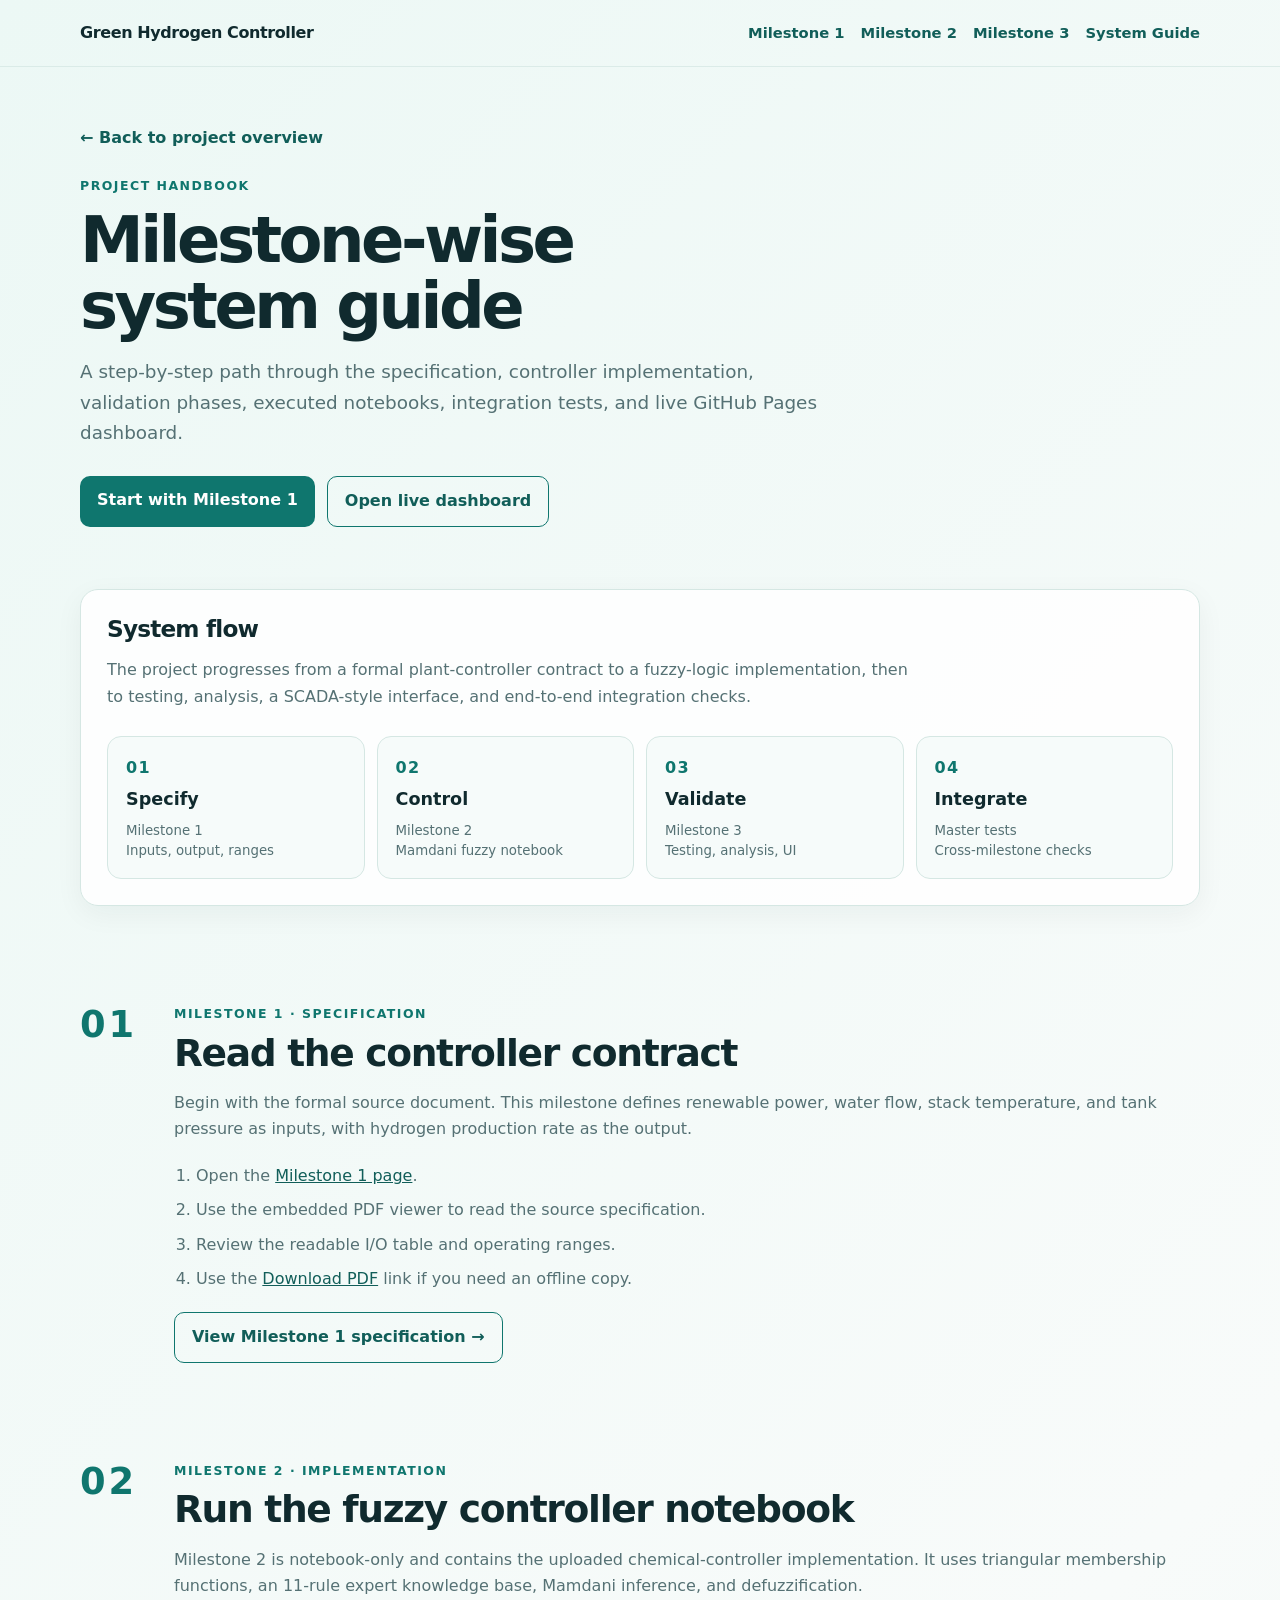
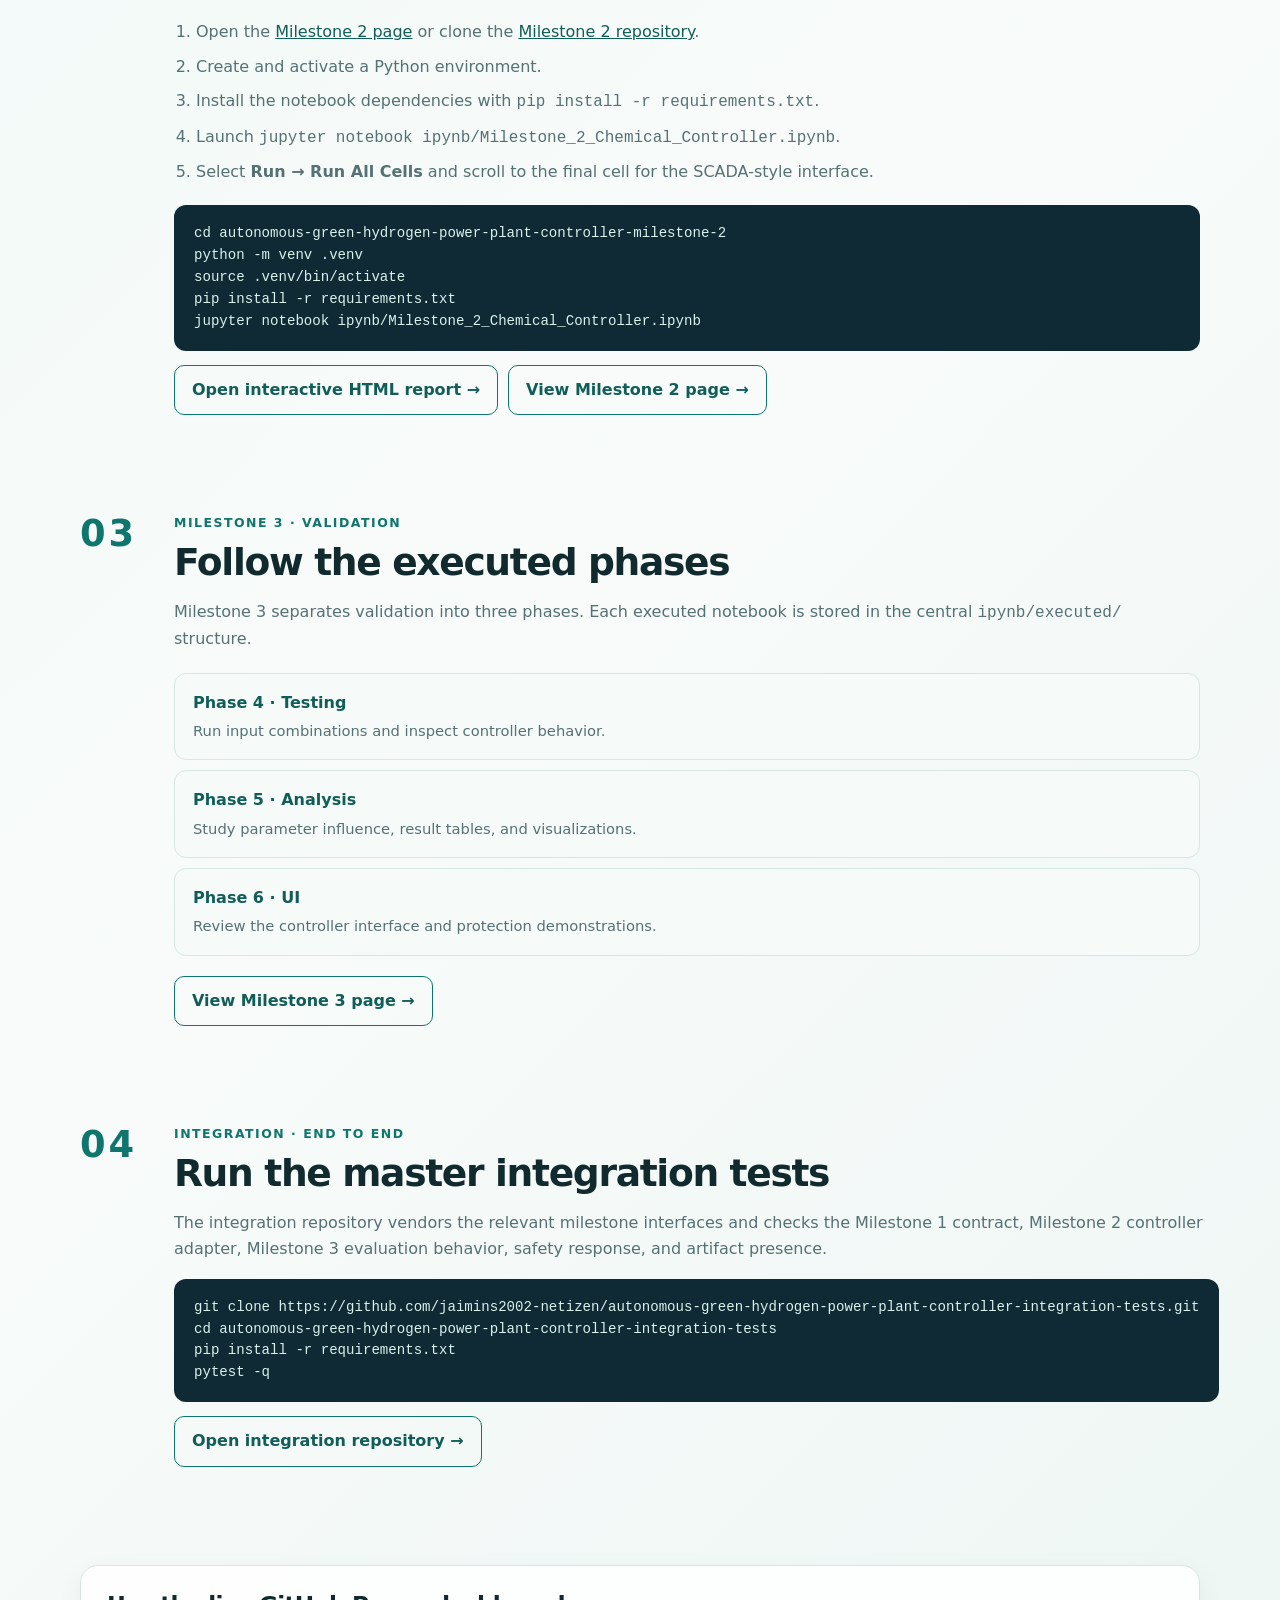
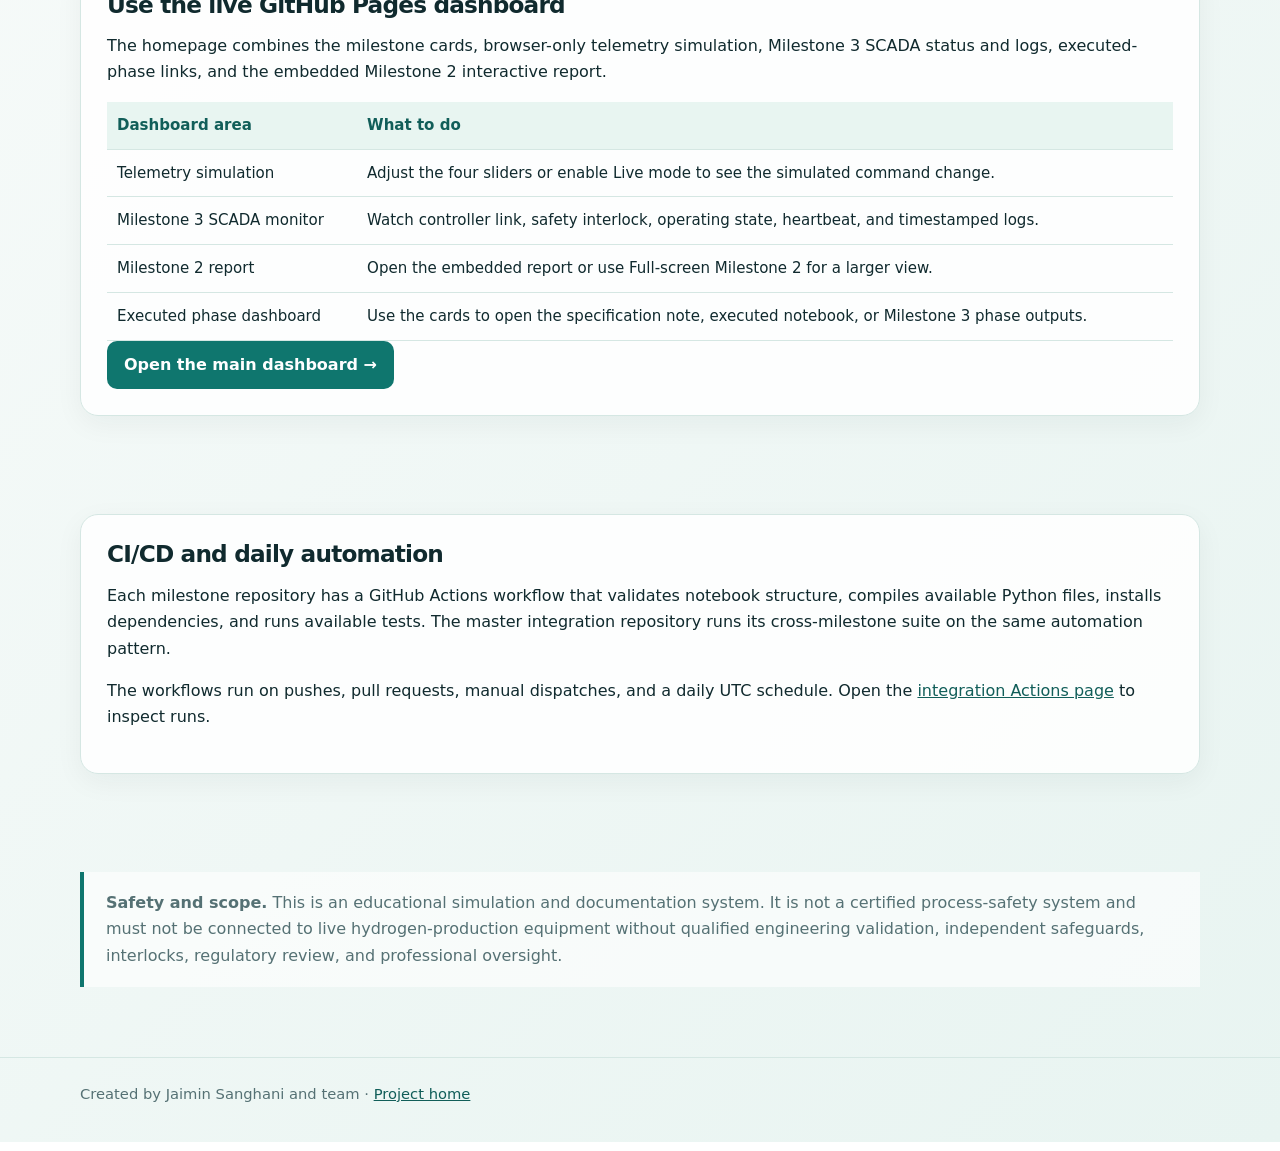
==== guide/index.html @ e67a0d07 "Add milestone-wise system guide" ====
<!doctype html>
<html lang="en">
<head>
  <meta charset="utf-8">
  <meta name="viewport" content="width=device-width, initial-scale=1">
  <title>System Guide · Green Hydrogen Controller</title>
  <meta name="description" content="Step-by-step milestone guide for the Autonomous Green Hydrogen Power Plant Controller project.">
  <link rel="stylesheet" href="../styles.css">
</head>
<body>
  <nav class="site-nav"><div class="wrap nav-inner"><a class="brand" href="../">Green Hydrogen Controller</a><div class="nav-links"><a href="../milestone1/">Milestone 1</a><a href="../milestone2/">Milestone 2</a><a href="../milestone3/">Milestone 3</a><a href="../guide/">System Guide</a></div></div></nav>
  <header class="wrap detail-hero"><a class="back" href="../">← Back to project overview</a><div class="eyebrow" style="margin-top:24px">Project handbook</div><h1>Milestone-wise<br>system guide</h1><p class="lead">A step-by-step path through the specification, controller implementation, validation phases, executed notebooks, integration tests, and live GitHub Pages dashboard.</p><div class="actions"><a class="button" href="../milestone1/">Start with Milestone 1</a><a class="button secondary" href="../">Open live dashboard</a></div></header>
  <main class="wrap">
    <section class="section"><div class="panel guide-overview"><h2>System flow</h2><p>The project progresses from a formal plant-controller contract to a fuzzy-logic implementation, then to testing, analysis, a SCADA-style interface, and end-to-end integration checks.</p><div class="flow-table"><div><span>01</span><strong>Specify</strong><small>Milestone 1<br>Inputs, output, ranges</small></div><div><span>02</span><strong>Control</strong><small>Milestone 2<br>Mamdani fuzzy notebook</small></div><div><span>03</span><strong>Validate</strong><small>Milestone 3<br>Testing, analysis, UI</small></div><div><span>04</span><strong>Integrate</strong><small>Master tests<br>Cross-milestone checks</small></div></div></div></section>

    <section class="section"><div class="guide-step"><div class="guide-index">01</div><div><div class="eyebrow">Milestone 1 · Specification</div><h2>Read the controller contract</h2><p>Begin with the formal source document. This milestone defines renewable power, water flow, stack temperature, and tank pressure as inputs, with hydrogen production rate as the output.</p><ol><li>Open the <a href="../milestone1/">Milestone 1 page</a>.</li><li>Use the embedded PDF viewer to read the source specification.</li><li>Review the readable I/O table and operating ranges.</li><li>Use the <a href="../milestone1/assets/Milestone_1_Source_Specification.pdf">Download PDF</a> link if you need an offline copy.</li></ol><a class="button secondary" href="../milestone1/">View Milestone 1 specification →</a></div></div></section>

    <section class="section"><div class="guide-step"><div class="guide-index">02</div><div><div class="eyebrow">Milestone 2 · Implementation</div><h2>Run the fuzzy controller notebook</h2><p>Milestone 2 is notebook-only and contains the uploaded chemical-controller implementation. It uses triangular membership functions, an 11-rule expert knowledge base, Mamdani inference, and defuzzification.</p><ol><li>Open the <a href="../milestone2/">Milestone 2 page</a> or clone the <a href="https://github.com/jaimins2002-netizen/autonomous-green-hydrogen-power-plant-controller-milestone-2">Milestone 2 repository</a>.</li><li>Create and activate a Python environment.</li><li>Install the notebook dependencies with <code>pip install -r requirements.txt</code>.</li><li>Launch <code>jupyter notebook ipynb/Milestone_2_Chemical_Controller.ipynb</code>.</li><li>Select <strong>Run → Run All Cells</strong> and scroll to the final cell for the SCADA-style interface.</li></ol><pre><code>cd autonomous-green-hydrogen-power-plant-controller-milestone-2
python -m venv .venv
source .venv/bin/activate
pip install -r requirements.txt
jupyter notebook ipynb/Milestone_2_Chemical_Controller.ipynb</code></pre><div class="guide-links"><a class="button secondary" href="../milestone2/assets/Milestone_2_Chemical_Controller_executed.html">Open interactive HTML report →</a><a class="button secondary" href="../milestone2/">View Milestone 2 page →</a></div></div></div></section>

    <section class="section"><div class="guide-step"><div class="guide-index">03</div><div><div class="eyebrow">Milestone 3 · Validation</div><h2>Follow the executed phases</h2><p>Milestone 3 separates validation into three phases. Each executed notebook is stored in the central <code>ipynb/executed/</code> structure.</p><div class="phase-list"><a href="https://github.com/jaimins2002-netizen/autonomous-green-hydrogen-power-plant-controller-milestone-3/tree/main/ipynb/executed/Phase_4_Testing"><strong>Phase 4 · Testing</strong><span>Run input combinations and inspect controller behavior.</span></a><a href="https://github.com/jaimins2002-netizen/autonomous-green-hydrogen-power-plant-controller-milestone-3/tree/main/ipynb/executed/Phase_5_Analysis"><strong>Phase 5 · Analysis</strong><span>Study parameter influence, result tables, and visualizations.</span></a><a href="https://github.com/jaimins2002-netizen/autonomous-green-hydrogen-power-plant-controller-milestone-3/tree/main/ipynb/executed/Phase_6_UI"><strong>Phase 6 · UI</strong><span>Review the controller interface and protection demonstrations.</span></a></div><a class="button secondary" href="../milestone3/">View Milestone 3 page →</a></div></div></section>

    <section class="section"><div class="guide-step"><div class="guide-index">04</div><div><div class="eyebrow">Integration · End to end</div><h2>Run the master integration tests</h2><p>The integration repository vendors the relevant milestone interfaces and checks the Milestone 1 contract, Milestone 2 controller adapter, Milestone 3 evaluation behavior, safety response, and artifact presence.</p><pre><code>git clone https://github.com/jaimins2002-netizen/autonomous-green-hydrogen-power-plant-controller-integration-tests.git
cd autonomous-green-hydrogen-power-plant-controller-integration-tests
pip install -r requirements.txt
pytest -q</code></pre><a class="button secondary" href="https://github.com/jaimins2002-netizen/autonomous-green-hydrogen-power-plant-controller-integration-tests">Open integration repository →</a></div></div></section>

    <section class="section"><div class="panel"><h2>Use the live GitHub Pages dashboard</h2><p>The homepage combines the milestone cards, browser-only telemetry simulation, Milestone 3 SCADA status and logs, executed-phase links, and the embedded Milestone 2 interactive report.</p><div class="table-wrap"><table><thead><tr><th>Dashboard area</th><th>What to do</th></tr></thead><tbody><tr><td>Telemetry simulation</td><td>Adjust the four sliders or enable Live mode to see the simulated command change.</td></tr><tr><td>Milestone 3 SCADA monitor</td><td>Watch controller link, safety interlock, operating state, heartbeat, and timestamped logs.</td></tr><tr><td>Milestone 2 report</td><td>Open the embedded report or use Full-screen Milestone 2 for a larger view.</td></tr><tr><td>Executed phase dashboard</td><td>Use the cards to open the specification note, executed notebook, or Milestone 3 phase outputs.</td></tr></tbody></table></div><a class="button" href="../">Open the main dashboard →</a></div></section>

    <section class="section"><div class="panel"><h2>CI/CD and daily automation</h2><p>Each milestone repository has a GitHub Actions workflow that validates notebook structure, compiles available Python files, installs dependencies, and runs available tests. The master integration repository runs its cross-milestone suite on the same automation pattern.</p><p>The workflows run on pushes, pull requests, manual dispatches, and a daily UTC schedule. Open the <a href="https://github.com/jaimins2002-netizen/autonomous-green-hydrogen-power-plant-controller-integration-tests/actions">integration Actions page</a> to inspect runs.</p></div></section>

    <section class="section"><div class="note"><strong>Safety and scope.</strong> This is an educational simulation and documentation system. It is not a certified process-safety system and must not be connected to live hydrogen-production equipment without qualified engineering validation, independent safeguards, interlocks, regulatory review, and professional oversight.</div></section>
  </main>
  <footer><div class="wrap">Created by Jaimin Sanghani and team · <a href="../">Project home</a></div></footer>
</body>
</html>
---- styles.css ----
:root { --ink:#102a2e; --muted:#557174; --accent:#0f766e; --accent-dark:#115e59; --mint:#e8f5f1; --paper:#f6fbfa; --card:#fff; --line:#d5e7e3; --warm:#fff8e8; }
* { box-sizing:border-box; }
html { scroll-behavior:smooth; }
body { margin:0; font-family:Inter,ui-sans-serif,system-ui,-apple-system,BlinkMacSystemFont,"Segoe UI",sans-serif; color:var(--ink); background:linear-gradient(135deg,#ecf8f5 0%,#f8fbfa 48%,#e8f4f1 100%); line-height:1.65; }
a { color:var(--accent-dark); }
.wrap { width:min(1120px,calc(100% - 40px)); margin:0 auto; }
.site-nav { padding:20px 0; border-bottom:1px solid rgba(213,231,227,.75); }
.nav-inner { display:flex; align-items:center; justify-content:space-between; gap:20px; }
.brand { font-weight:850; letter-spacing:-.025em; text-decoration:none; color:var(--ink); }
.nav-links { display:flex; gap:16px; flex-wrap:wrap; font-size:.92rem; }
.nav-links a { text-decoration:none; font-weight:700; }
.hero { padding:76px 0 62px; }
.eyebrow { color:var(--accent); font-weight:800; letter-spacing:.12em; text-transform:uppercase; font-size:.78rem; }
h1 { max-width:850px; margin:12px 0 18px; font-size:clamp(2.4rem,6vw,5.2rem); line-height:1.02; letter-spacing:-.055em; }
h2 { font-size:clamp(1.7rem,3vw,2.35rem); line-height:1.1; letter-spacing:-.035em; margin:0 0 16px; }
h3 { margin:7px 0 8px; line-height:1.2; }
.lead { max-width:760px; color:var(--muted); font-size:1.15rem; }
.actions { display:flex; gap:12px; flex-wrap:wrap; margin-top:28px; }
.button { display:inline-block; padding:11px 17px; border-radius:10px; text-decoration:none; font-weight:780; color:white; background:var(--accent); }
.button:hover { background:var(--accent-dark); }
.button.secondary { color:var(--accent-dark); background:transparent; border:1px solid var(--accent); }
.section { padding:28px 0 70px; }
.grid { display:grid; grid-template-columns:repeat(3,1fr); gap:18px; }
.card { background:rgba(255,255,255,.88); border:1px solid var(--line); border-radius:18px; padding:24px; box-shadow:0 8px 28px rgba(16,42,46,.06); }
.card-link { display:block; color:inherit; text-decoration:none; height:100%; }
.card-link:hover .card { transform:translateY(-3px); border-color:var(--accent); }
.card { transition:transform .2s ease,border-color .2s ease; }
.number { color:var(--accent); font-weight:800; font-size:.82rem; letter-spacing:.08em; }
.card p { color:var(--muted); }
.pill { display:inline-block; border:1px solid var(--line); border-radius:999px; padding:4px 9px; margin:3px 4px 0 0; color:var(--accent-dark); font-size:.8rem; font-weight:700; background:var(--mint); }
.detail-hero { padding:58px 0 34px; }
.detail-hero h1 { font-size:clamp(2.4rem,5vw,4.3rem); }
.detail-grid { display:grid; grid-template-columns:1.25fr .75fr; gap:22px; align-items:start; }
.panel { background:rgba(255,255,255,.88); border:1px solid var(--line); border-radius:18px; padding:26px; box-shadow:0 8px 28px rgba(16,42,46,.05); }
.panel h2 { font-size:1.45rem; }
.table-wrap { overflow-x:auto; }
table { width:100%; border-collapse:collapse; font-size:.94rem; }
th,td { text-align:left; padding:11px 10px; border-bottom:1px solid var(--line); vertical-align:top; }
th { color:var(--accent-dark); background:var(--mint); }
.note { border-left:4px solid var(--accent); padding:18px 22px; background:rgba(255,255,255,.62); color:var(--muted); }
.back { font-weight:750; text-decoration:none; }
footer { border-top:1px solid var(--line); padding:24px 0 36px; color:var(--muted); font-size:.92rem; }
@media (max-width:820px) { .grid,.detail-grid { grid-template-columns:1fr; } .hero { padding-top:50px; } .nav-inner { align-items:flex-start; flex-direction:column; } }

.telemetry-shell { background:rgba(255,255,255,.82); border:1px solid var(--line); border-radius:22px; padding:28px; box-shadow:0 10px 32px rgba(16,42,46,.07); }
.telemetry-intro { display:flex; align-items:flex-end; justify-content:space-between; gap:24px; margin-bottom:26px; }
.telemetry-intro h2 { margin-top:8px; }
.telemetry-intro p { color:var(--muted); max-width:680px; margin-bottom:0; }
.telemetry-actions { display:flex; align-items:center; gap:12px; flex-wrap:wrap; flex-shrink:0; }
.telemetry-actions .button { border:0; cursor:pointer; font:inherit; }
.toggle { display:flex; align-items:center; gap:8px; color:var(--accent-dark); font-size:.9rem; font-weight:750; white-space:nowrap; }
.toggle input { accent-color:var(--accent); width:17px; height:17px; }
.telemetry-layout { display:grid; grid-template-columns:1fr 1fr; gap:22px; }
.telemetry-controls { display:grid; grid-template-columns:1fr 1fr; gap:16px; }
.telemetry-control { padding:16px; border:1px solid var(--line); border-radius:14px; background:var(--paper); }
.telemetry-control span { display:flex; justify-content:space-between; gap:10px; font-size:.92rem; }
.telemetry-control output { color:var(--accent-dark); font-weight:800; white-space:nowrap; }
.telemetry-control input[type=range] { display:block; width:100%; margin:18px 0 6px; accent-color:var(--accent); }
.telemetry-control small, .telemetry-result small { color:var(--muted); font-size:.78rem; }
.telemetry-result { padding:22px; border-radius:16px; color:#e8f8f4; background:linear-gradient(145deg,#123d3b,#0f5c55); }
.result-top { display:flex; justify-content:space-between; align-items:flex-start; gap:18px; }
.result-label { display:block; color:#a7d6cd; font-size:.78rem; text-transform:uppercase; letter-spacing:.08em; font-weight:800; }
.telemetry-result strong { display:block; margin-top:7px; font-size:3.35rem; letter-spacing:-.06em; line-height:1; }
.telemetry-result strong em { margin-left:8px; font-size:1rem; color:#b8e2da; font-style:normal; letter-spacing:0; }
.telemetry-status { padding:7px 10px; border-radius:999px; font-weight:800; font-size:.77rem; white-space:nowrap; }
.telemetry-status.ok { background:#c9f3df; color:#125c43; }
.telemetry-status.warning { background:#ffedb8; color:#805b10; }
.telemetry-status.alert { background:#ffd5d5; color:#8e2727; }
.output-track { height:12px; margin:24px 0 23px; border-radius:999px; overflow:hidden; background:rgba(255,255,255,.2); }
.output-track div { height:100%; width:0; border-radius:inherit; background:linear-gradient(90deg,#8ce3a9,#f5dd78); transition:width .3s ease; }
.telemetry-bars { display:grid; gap:10px; }
.telemetry-bars > div { display:grid; grid-template-columns:92px 1fr; align-items:center; gap:10px; color:#b8e2da; font-size:.8rem; }
.telemetry-bars i { display:block; height:7px; border-radius:999px; overflow:hidden; background:rgba(255,255,255,.16); }
.telemetry-bars b { display:block; width:0; height:100%; border-radius:inherit; background:#b9ebd8; transition:width .3s ease; }
.telemetry-rules { margin:21px 0 9px; color:#d7f0eb; font-size:.88rem; min-height:44px; }
@media (max-width:820px) { .telemetry-intro, .telemetry-layout { display:grid; grid-template-columns:1fr; } .telemetry-actions { justify-content:flex-start; } }
@media (max-width:540px) { .telemetry-controls { grid-template-columns:1fr; } .telemetry-shell { padding:20px; } .telemetry-result strong { font-size:2.7rem; } }

.document-heading { display:flex; align-items:flex-end; justify-content:space-between; gap:22px; margin-bottom:20px; }
.document-heading h2 { margin-top:8px; }
.document-heading p { color:var(--muted); max-width:680px; margin-bottom:0; }
.pdf-frame { width:100%; height:720px; overflow:hidden; border:1px solid var(--line); border-radius:14px; background:#eef5f3; }
.pdf-frame iframe { width:100%; height:100%; border:0; }
.document-caption { margin:13px 0 0; font-size:.9rem; }
@media (max-width:820px) { .document-heading { align-items:flex-start; flex-direction:column; } .pdf-frame { height:560px; } }

.document-actions { display:flex; align-items:center; gap:10px; flex-wrap:wrap; }
.document-actions .button { border:0; cursor:pointer; font:inherit; }
#pdf-viewer:fullscreen { width:100vw; height:100vh; border-radius:0; background:#102a2e; padding:18px; }
#pdf-viewer:fullscreen iframe { background:#fff; }

/* Executed milestone dashboard */
.section-heading{display:flex;justify-content:space-between;align-items:end;gap:24px;margin-bottom:22px}
.section-heading h2{margin:6px 0 8px}
.executed-grid{display:grid;grid-template-columns:repeat(3,minmax(0,1fr));gap:16px}
.executed-card{background:var(--card);border:1px solid var(--line);border-radius:18px;padding:24px;box-shadow:0 12px 28px rgba(20,73,72,.06)}
.executed-card.featured{border-color:rgba(15,126,119,.55);box-shadow:0 16px 34px rgba(15,126,119,.12)}
.executed-card h3{margin:9px 0 10px}
.executed-card p{min-height:56px;color:var(--muted)}
.executed-card a{display:block;margin-top:11px;font-weight:700}
.report-panel{margin-top:22px;background:#102a35;border-radius:20px;padding:24px;color:#eef8f6;box-shadow:0 18px 40px rgba(16,42,53,.18)}
.report-heading{display:flex;justify-content:space-between;align-items:center;gap:20px;margin-bottom:18px}
.report-heading h3{margin:5px 0 8px;color:#fff}
.report-heading p{margin:0;color:#b9d1d0}
.report-frame{display:block;width:100%;height:760px;border:0;border-radius:12px;background:#fff}
@media (max-width:850px){.executed-grid{grid-template-columns:1fr 1fr}.section-heading,.report-heading{align-items:flex-start;flex-direction:column}.report-frame{height:620px}}
@media (max-width:560px){.executed-grid{grid-template-columns:1fr}.report-panel{padding:16px}.report-frame{height:540px}}

.report-actions{display:flex;align-items:center;justify-content:flex-end;gap:10px;flex-wrap:wrap}
.report-actions button{font:inherit;cursor:pointer;border:0}
#milestone2-report-frame:fullscreen{width:100vw;height:100vh;border-radius:0;background:#fff}
@media (max-width:560px){.report-actions{justify-content:flex-start;width:100%}}

/* Milestone 3 SCADA monitor */
.scada-shell{background:#102a35;border-radius:22px;padding:28px;color:#eef8f6;box-shadow:0 18px 40px rgba(16,42,53,.18)}
.scada-heading{display:flex;align-items:center;justify-content:space-between;gap:24px;margin-bottom:24px}
.scada-heading h2{margin:7px 0 8px;color:#fff}
.scada-heading p{margin:0;color:#b9d1d0;max-width:690px}
.scada-status-grid{display:grid;grid-template-columns:repeat(3,1fr);gap:14px}
.scada-status-card{padding:18px;border:1px solid rgba(185,225,218,.16);border-radius:14px;background:rgba(4,20,28,.34)}
.scada-label{display:block;color:#9cc5c0;font-size:.72rem;text-transform:uppercase;letter-spacing:.11em;font-weight:800}
.scada-status-card strong{display:block;margin:8px 0 4px;color:#fff;font-size:1.15rem;letter-spacing:.04em}
.scada-status-card small{color:#a5c4c2;font-size:.78rem}
.scada-online{display:flex!important;align-items:center;gap:9px}
.scada-online i{display:inline-block;width:10px;height:10px;border-radius:50%;background:#78e7a4;box-shadow:0 0 0 5px rgba(120,231,164,.12);animation:scada-pulse 2s infinite}
.scada-safe{color:#8de3ac!important}
.scada-warning{color:#f4d27d!important}
.scada-alert{color:#ff9d9d!important}
@keyframes scada-pulse{0%,100%{opacity:1}50%{opacity:.45}}
.scada-log-panel{margin-top:16px;border:1px solid rgba(185,225,218,.16);border-radius:14px;background:rgba(4,20,28,.34);overflow:hidden}
.scada-log-heading{display:flex;align-items:center;justify-content:space-between;gap:16px;padding:18px 18px 12px}
.scada-log-heading h3{margin:5px 0 0;color:#fff}
.scada-log-list{list-style:none;margin:0;padding:0 18px 12px;max-height:260px;overflow:auto}
.scada-log{display:grid;grid-template-columns:76px 54px 1fr;gap:10px;align-items:baseline;padding:10px 0;border-top:1px solid rgba(185,225,218,.1);font-size:.82rem}
.scada-log time{color:#84aaa8;font-variant-numeric:tabular-nums}
.scada-log b{font-size:.67rem;letter-spacing:.08em}
.scada-log.info b{color:#8de3ac}.scada-log.warn b{color:#f4d27d}.scada-log.alert b{color:#ff9d9d}
.scada-log span{color:#d8ebe8}
.scada-log.empty{display:block;color:#84aaa8;font-style:italic}
.scada-links{display:flex;flex-wrap:wrap;gap:18px;margin-top:18px}
.scada-links a{color:#a8e5d6;font-weight:750}
@media (max-width:820px){.scada-heading{align-items:flex-start;flex-direction:column}.scada-status-grid{grid-template-columns:1fr}}
@media (max-width:560px){.scada-shell{padding:20px}.scada-log{grid-template-columns:62px 48px 1fr;font-size:.75rem}.scada-links{display:grid;gap:10px}}

/* Milestone-wise system guide */
.guide-overview p{max-width:820px;color:var(--muted)}
.flow-table{display:grid;grid-template-columns:repeat(4,1fr);gap:12px;margin-top:26px}
.flow-table>div{padding:18px;border:1px solid var(--line);border-radius:14px;background:var(--paper)}
.flow-table span,.guide-index{color:var(--accent);font-weight:850;letter-spacing:.08em}
.flow-table strong{display:block;margin:4px 0 7px;font-size:1.1rem}
.flow-table small{display:block;color:var(--muted);line-height:1.45}
.guide-step{display:grid;grid-template-columns:70px 1fr;gap:24px;align-items:start}
.guide-index{font-size:2.3rem;line-height:1;padding-top:3px}
.guide-step h2{margin:8px 0 12px}
.guide-step p,.guide-step li{color:var(--muted)}
.guide-step ol{padding-left:22px}
.guide-step li{padding:4px 0}
pre{overflow:auto;padding:18px 20px;border-radius:12px;background:#102a35;color:#d9f1eb;line-height:1.55;font-size:.88rem}
code{font-family:"SFMono-Regular",Consolas,"Liberation Mono",monospace}
.phase-list{display:grid;gap:10px;margin:20px 0}
.phase-list a{display:block;padding:16px 18px;border:1px solid var(--line);border-radius:12px;background:var(--paper);text-decoration:none}
.phase-list strong,.phase-list span{display:block}
.phase-list span{margin-top:3px;color:var(--muted);font-size:.92rem}
.guide-links{display:flex;flex-wrap:wrap;gap:10px}
@media(max-width:820px){.flow-table{grid-template-columns:1fr 1fr}.guide-step{grid-template-columns:48px 1fr;gap:16px}}
@media(max-width:540px){.flow-table{grid-template-columns:1fr}.guide-step{grid-template-columns:1fr}.guide-index{font-size:1.8rem}}
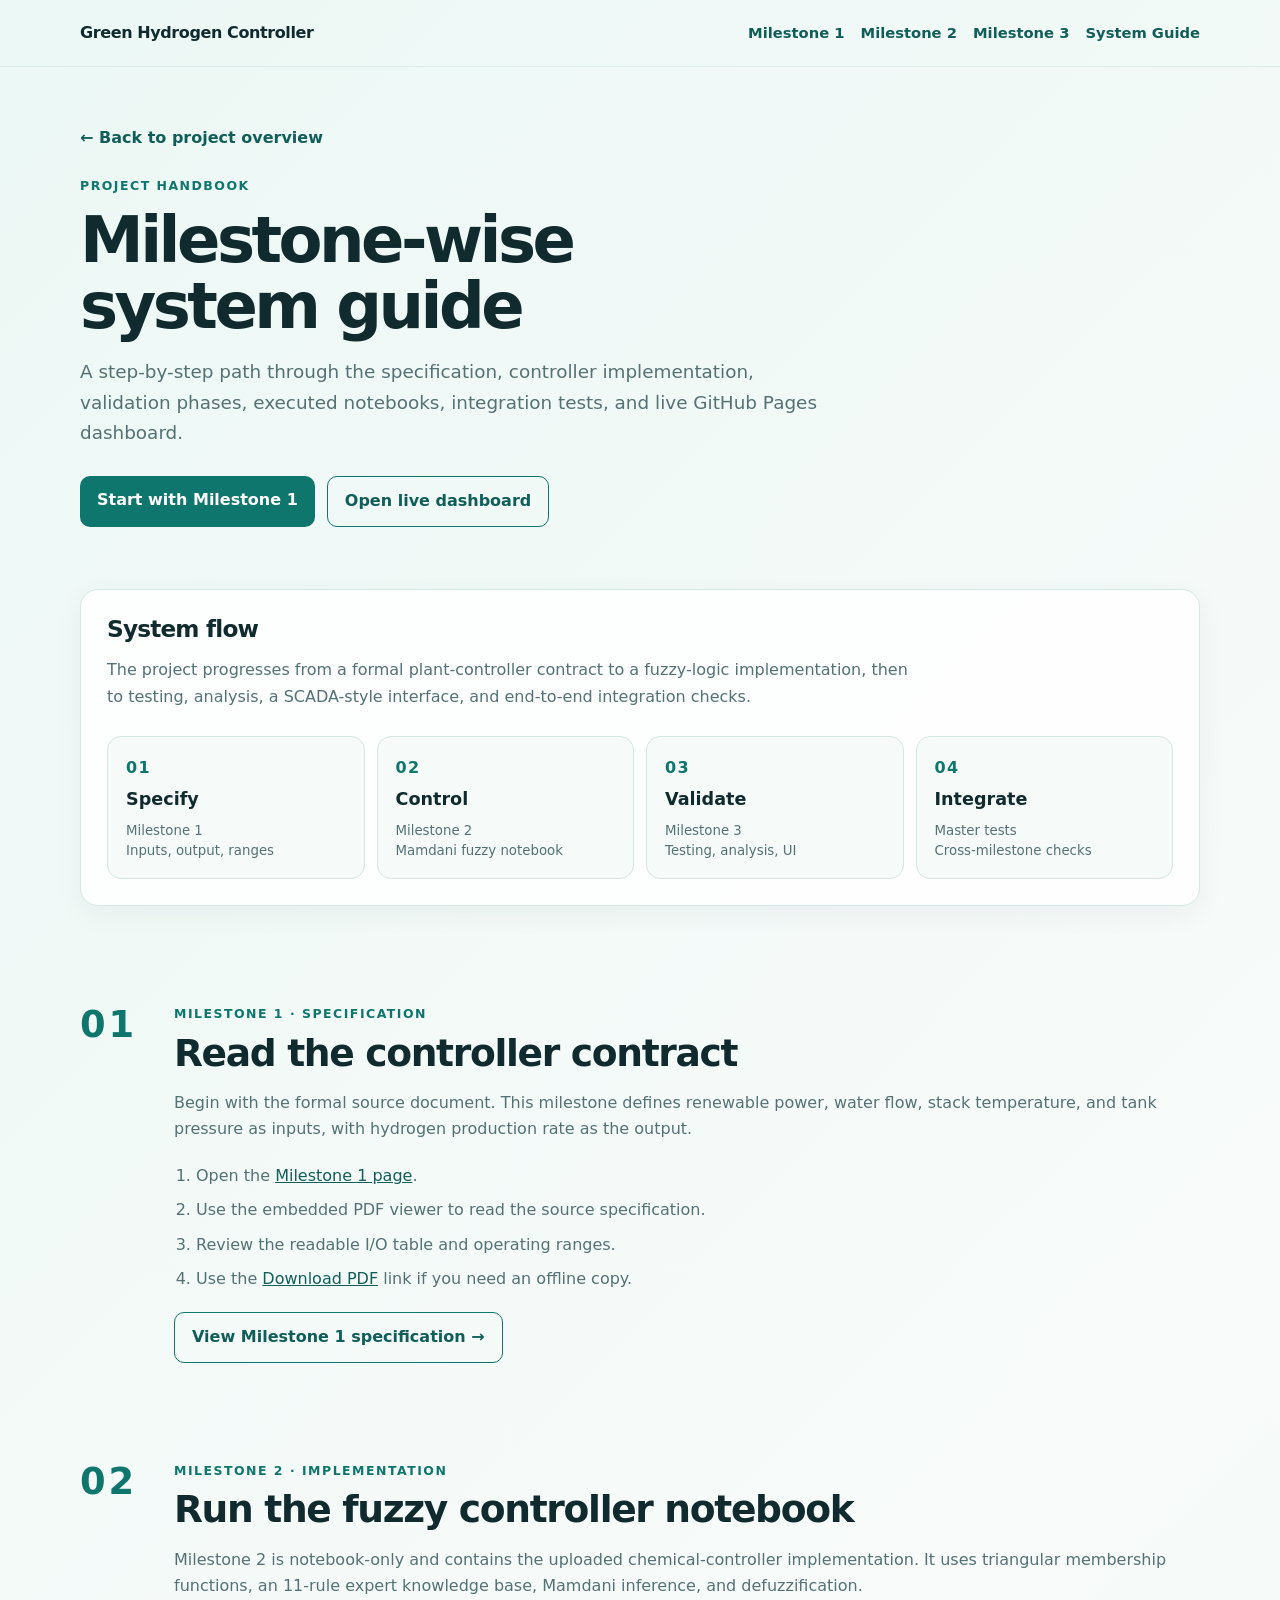
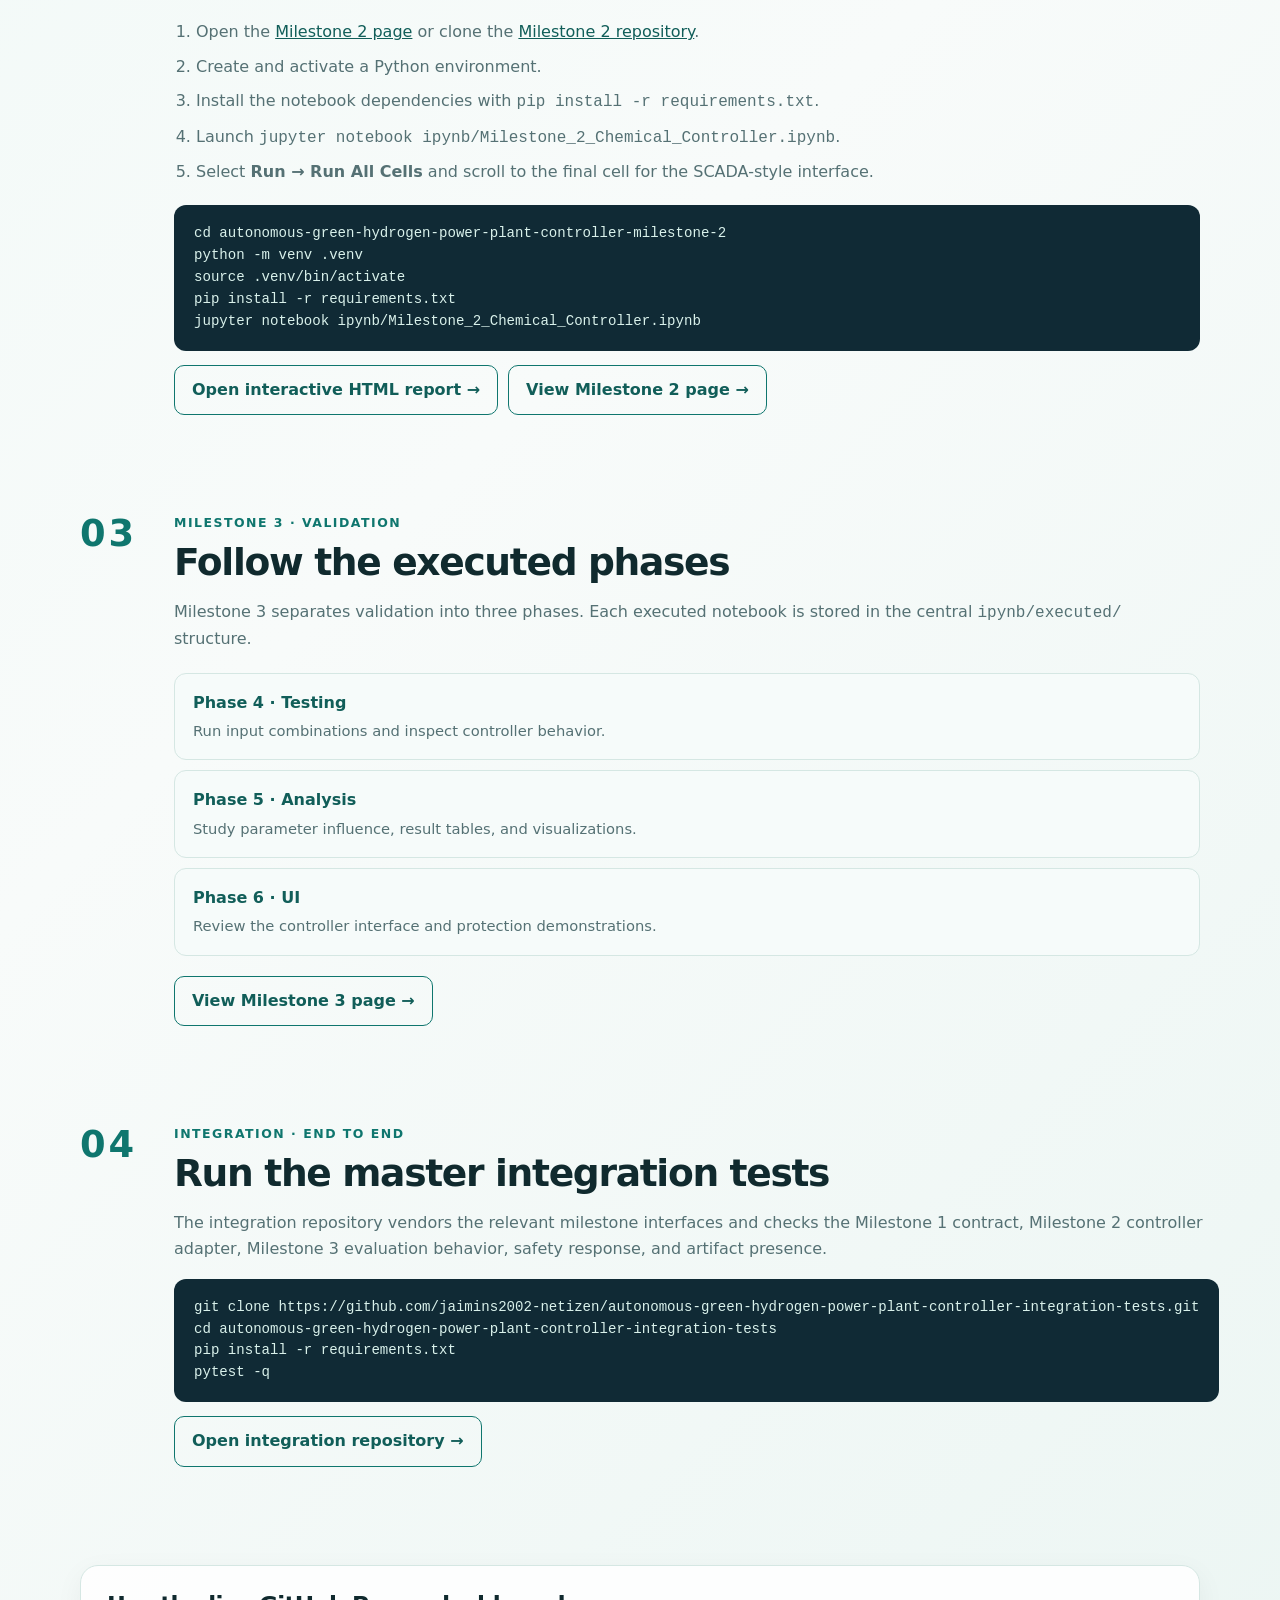
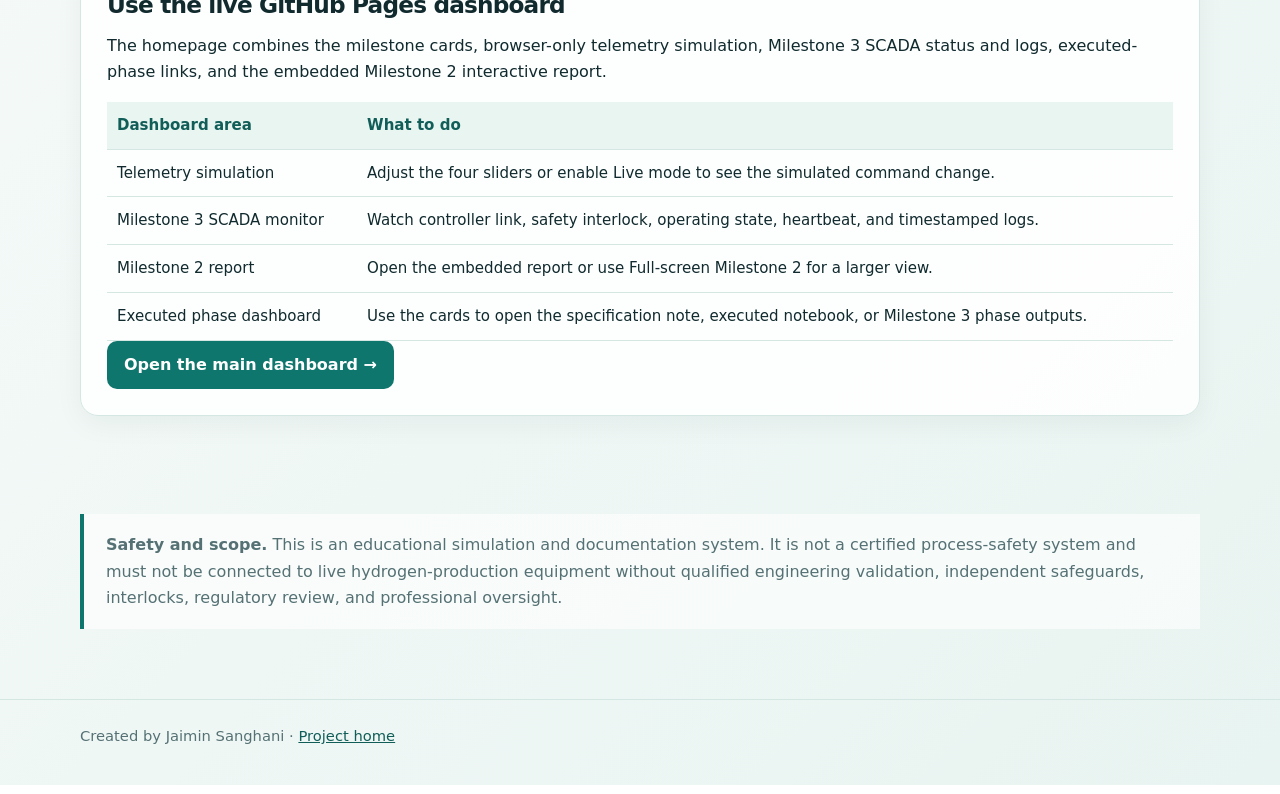
==== commit c29a40ab: "Remove requested page content blocks" ====
--- a/guide/index.html
+++ b/guide/index.html
@@ -30,10 +30,9 @@
 
     <section class="section"><div class="panel"><h2>Use the live GitHub Pages dashboard</h2><p>The homepage combines the milestone cards, browser-only telemetry simulation, Milestone 3 SCADA status and logs, executed-phase links, and the embedded Milestone 2 interactive report.</p><div class="table-wrap"><table><thead><tr><th>Dashboard area</th><th>What to do</th></tr></thead><tbody><tr><td>Telemetry simulation</td><td>Adjust the four sliders or enable Live mode to see the simulated command change.</td></tr><tr><td>Milestone 3 SCADA monitor</td><td>Watch controller link, safety interlock, operating state, heartbeat, and timestamped logs.</td></tr><tr><td>Milestone 2 report</td><td>Open the embedded report or use Full-screen Milestone 2 for a larger view.</td></tr><tr><td>Executed phase dashboard</td><td>Use the cards to open the specification note, executed notebook, or Milestone 3 phase outputs.</td></tr></tbody></table></div><a class="button" href="../">Open the main dashboard →</a></div></section>
 
-    <section class="section"><div class="panel"><h2>CI/CD and daily automation</h2><p>Each milestone repository has a GitHub Actions workflow that validates notebook structure, compiles available Python files, installs dependencies, and runs available tests. The master integration repository runs its cross-milestone suite on the same automation pattern.</p><p>The workflows run on pushes, pull requests, manual dispatches, and a daily UTC schedule. Open the <a href="https://github.com/jaimins2002-netizen/autonomous-green-hydrogen-power-plant-controller-integration-tests/actions">integration Actions page</a> to inspect runs.</p></div></section>
 
     <section class="section"><div class="note"><strong>Safety and scope.</strong> This is an educational simulation and documentation system. It is not a certified process-safety system and must not be connected to live hydrogen-production equipment without qualified engineering validation, independent safeguards, interlocks, regulatory review, and professional oversight.</div></section>
   </main>
-  <footer><div class="wrap">Created by Jaimin Sanghani and team · <a href="../">Project home</a></div></footer>
+  <footer><div class="wrap">Created by Jaimin Sanghani · <a href="../">Project home</a></div></footer>
 </body>
 </html>
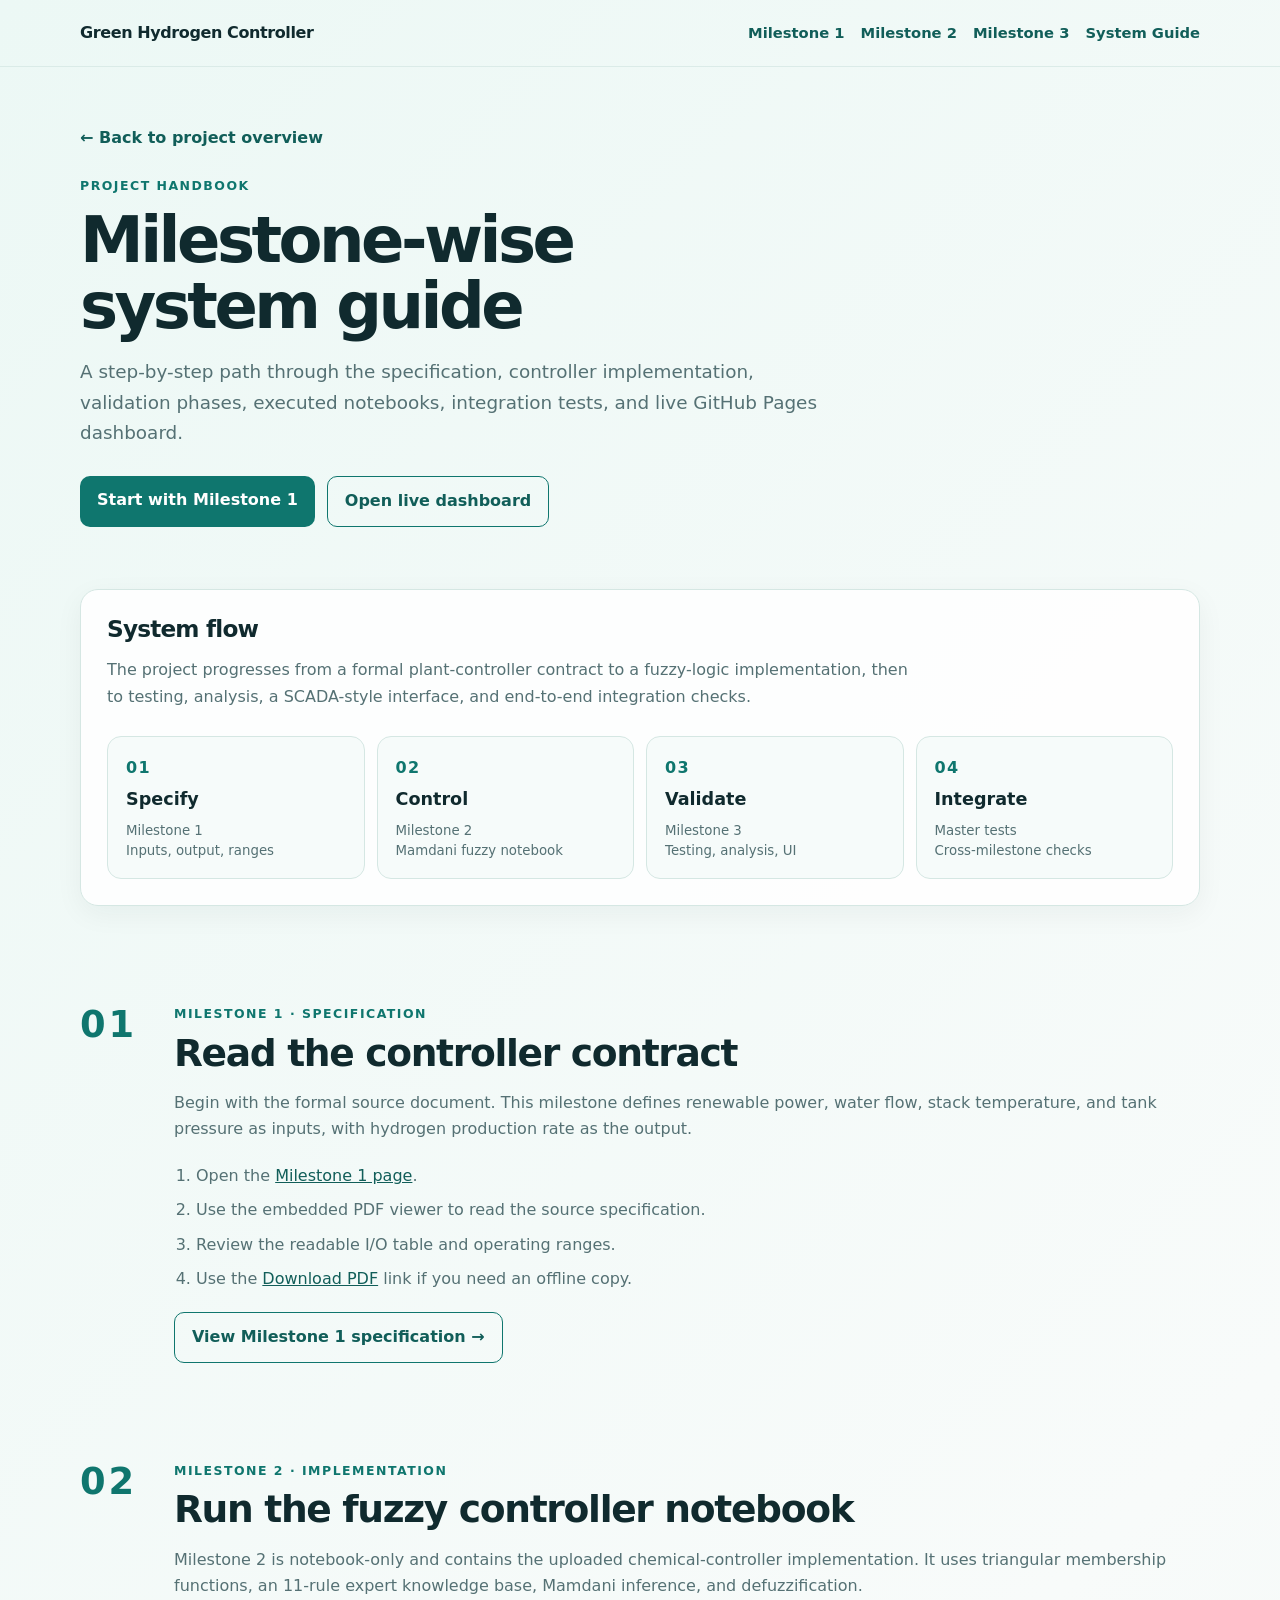
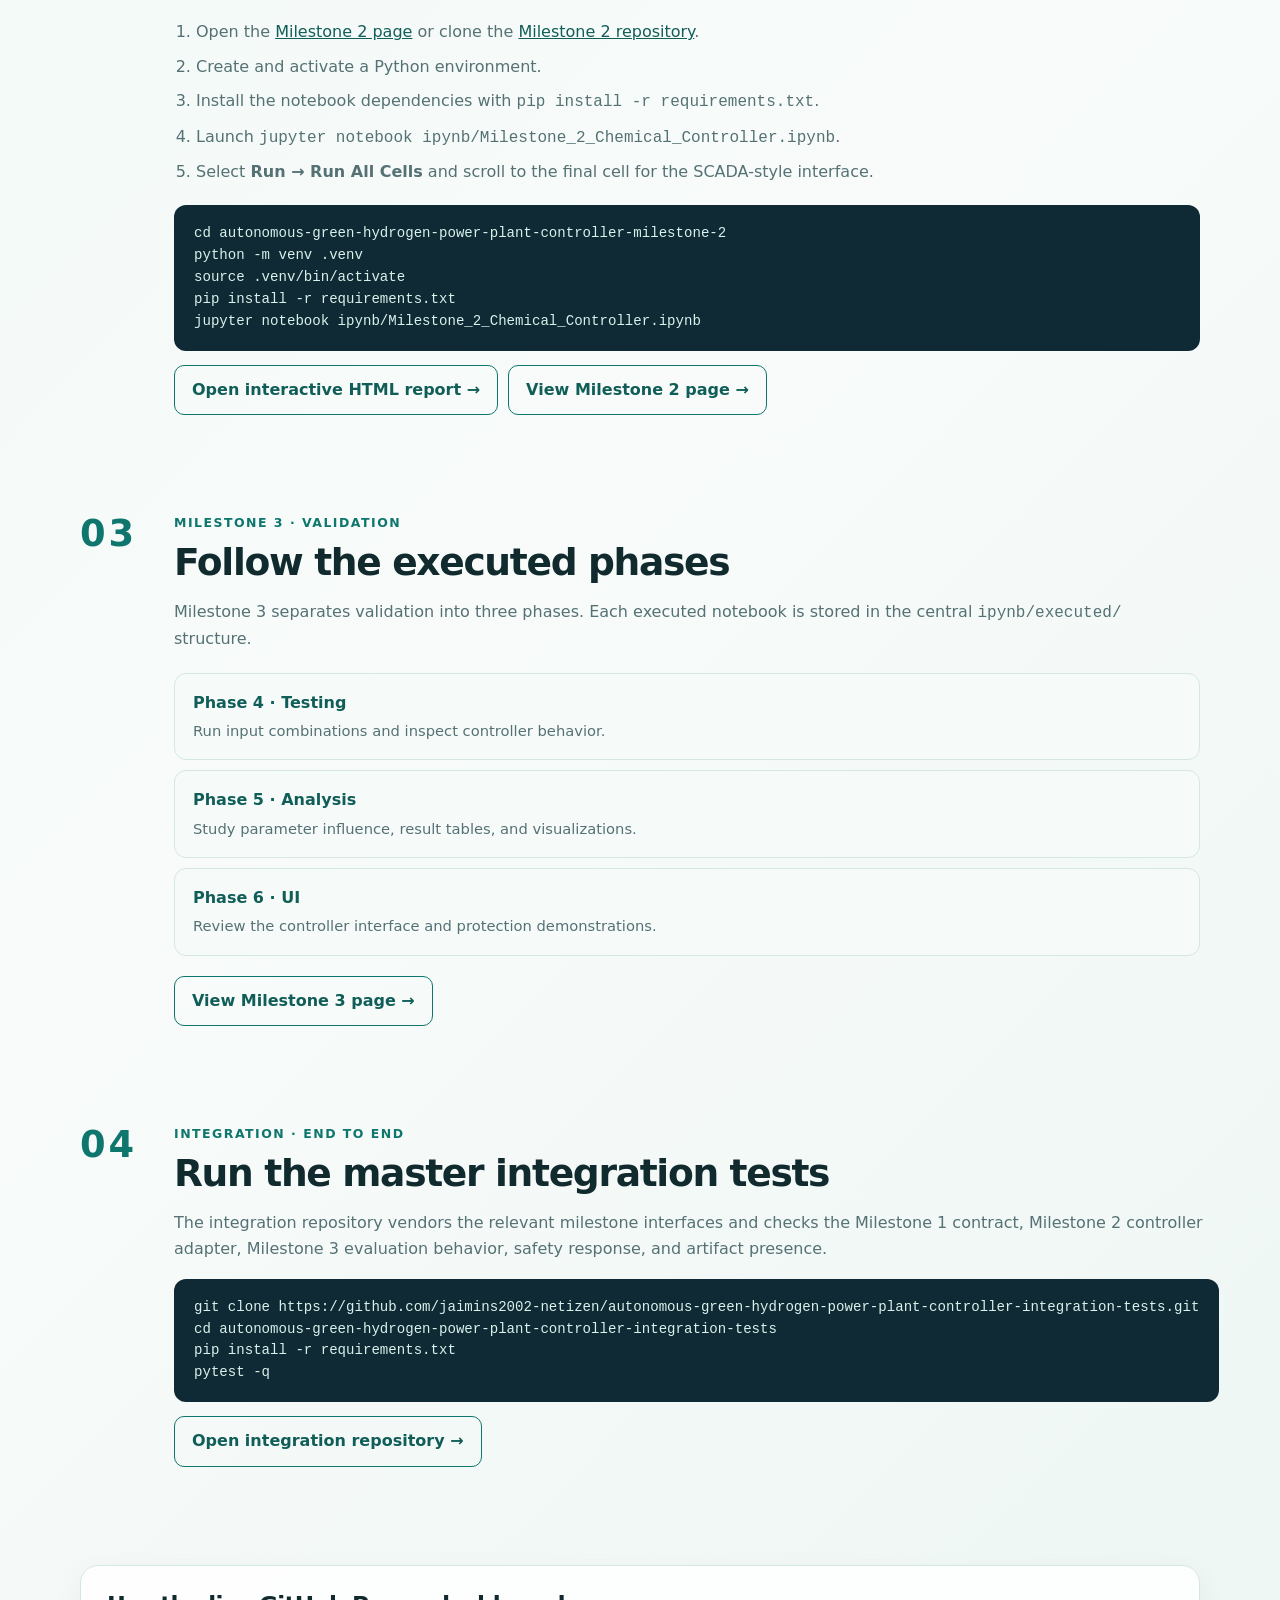
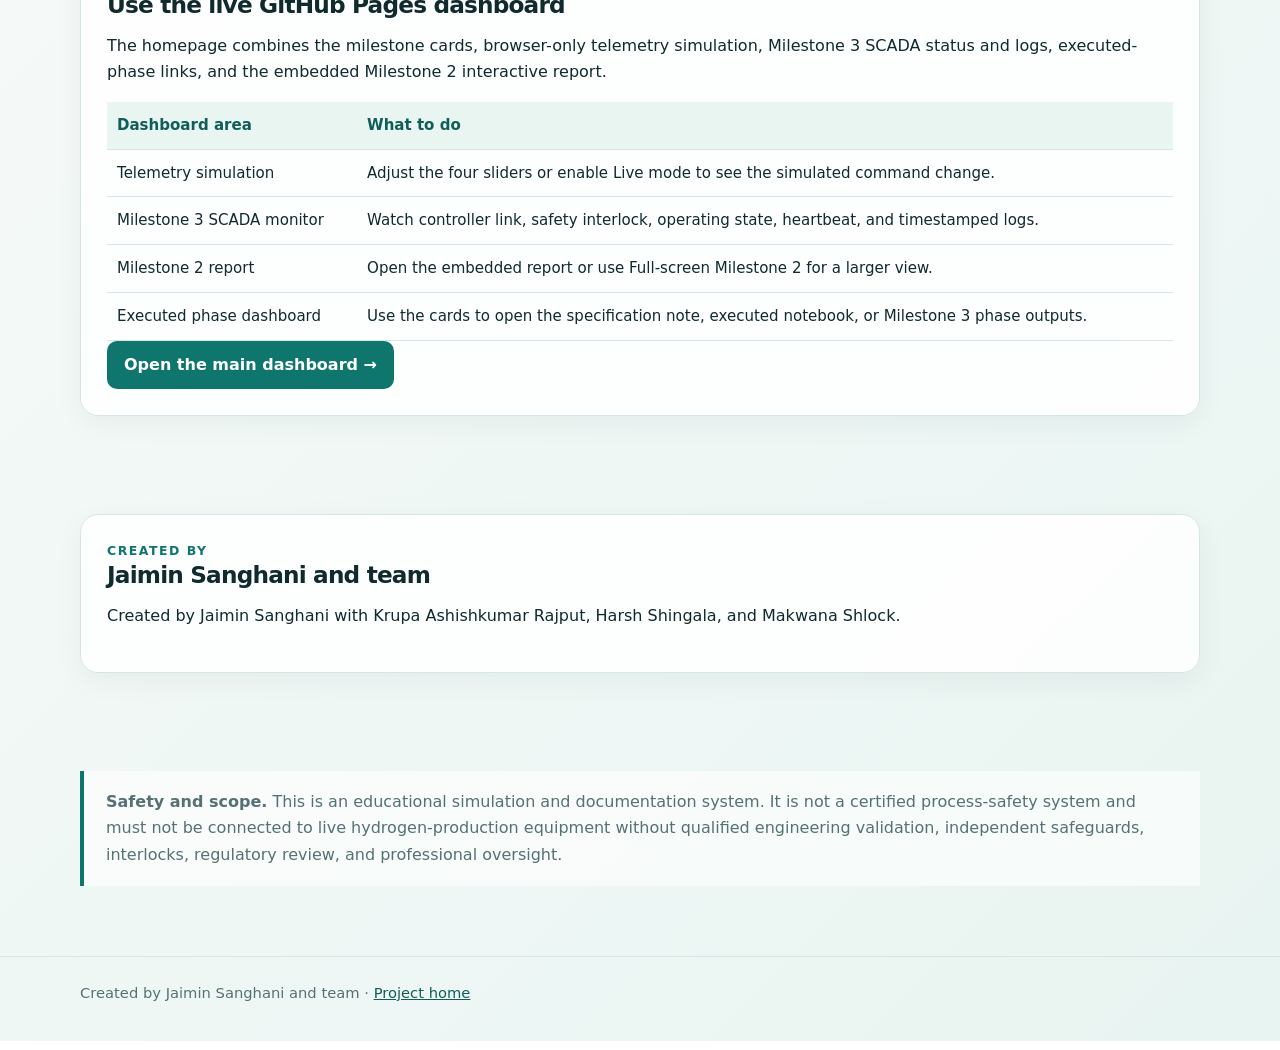
==== commit 73ebee68: "Update non-homepage team credits" ====
--- a/guide/index.html
+++ b/guide/index.html
@@ -31,8 +31,10 @@
     <section class="section"><div class="panel"><h2>Use the live GitHub Pages dashboard</h2><p>The homepage combines the milestone cards, browser-only telemetry simulation, Milestone 3 SCADA status and logs, executed-phase links, and the embedded Milestone 2 interactive report.</p><div class="table-wrap"><table><thead><tr><th>Dashboard area</th><th>What to do</th></tr></thead><tbody><tr><td>Telemetry simulation</td><td>Adjust the four sliders or enable Live mode to see the simulated command change.</td></tr><tr><td>Milestone 3 SCADA monitor</td><td>Watch controller link, safety interlock, operating state, heartbeat, and timestamped logs.</td></tr><tr><td>Milestone 2 report</td><td>Open the embedded report or use Full-screen Milestone 2 for a larger view.</td></tr><tr><td>Executed phase dashboard</td><td>Use the cards to open the specification note, executed notebook, or Milestone 3 phase outputs.</td></tr></tbody></table></div><a class="button" href="../">Open the main dashboard →</a></div></section>
 
 
+    <section class="section"><div class="panel"><div class="eyebrow">Created by</div><h2>Jaimin Sanghani and team</h2><p>Created by Jaimin Sanghani with Krupa Ashishkumar Rajput, Harsh Shingala, and Makwana Shlock.</p></div></section>
+
     <section class="section"><div class="note"><strong>Safety and scope.</strong> This is an educational simulation and documentation system. It is not a certified process-safety system and must not be connected to live hydrogen-production equipment without qualified engineering validation, independent safeguards, interlocks, regulatory review, and professional oversight.</div></section>
   </main>
-  <footer><div class="wrap">Created by Jaimin Sanghani · <a href="../">Project home</a></div></footer>
+  <footer><div class="wrap">Created by Jaimin Sanghani and team · <a href="../">Project home</a></div></footer>
 </body>
 </html>
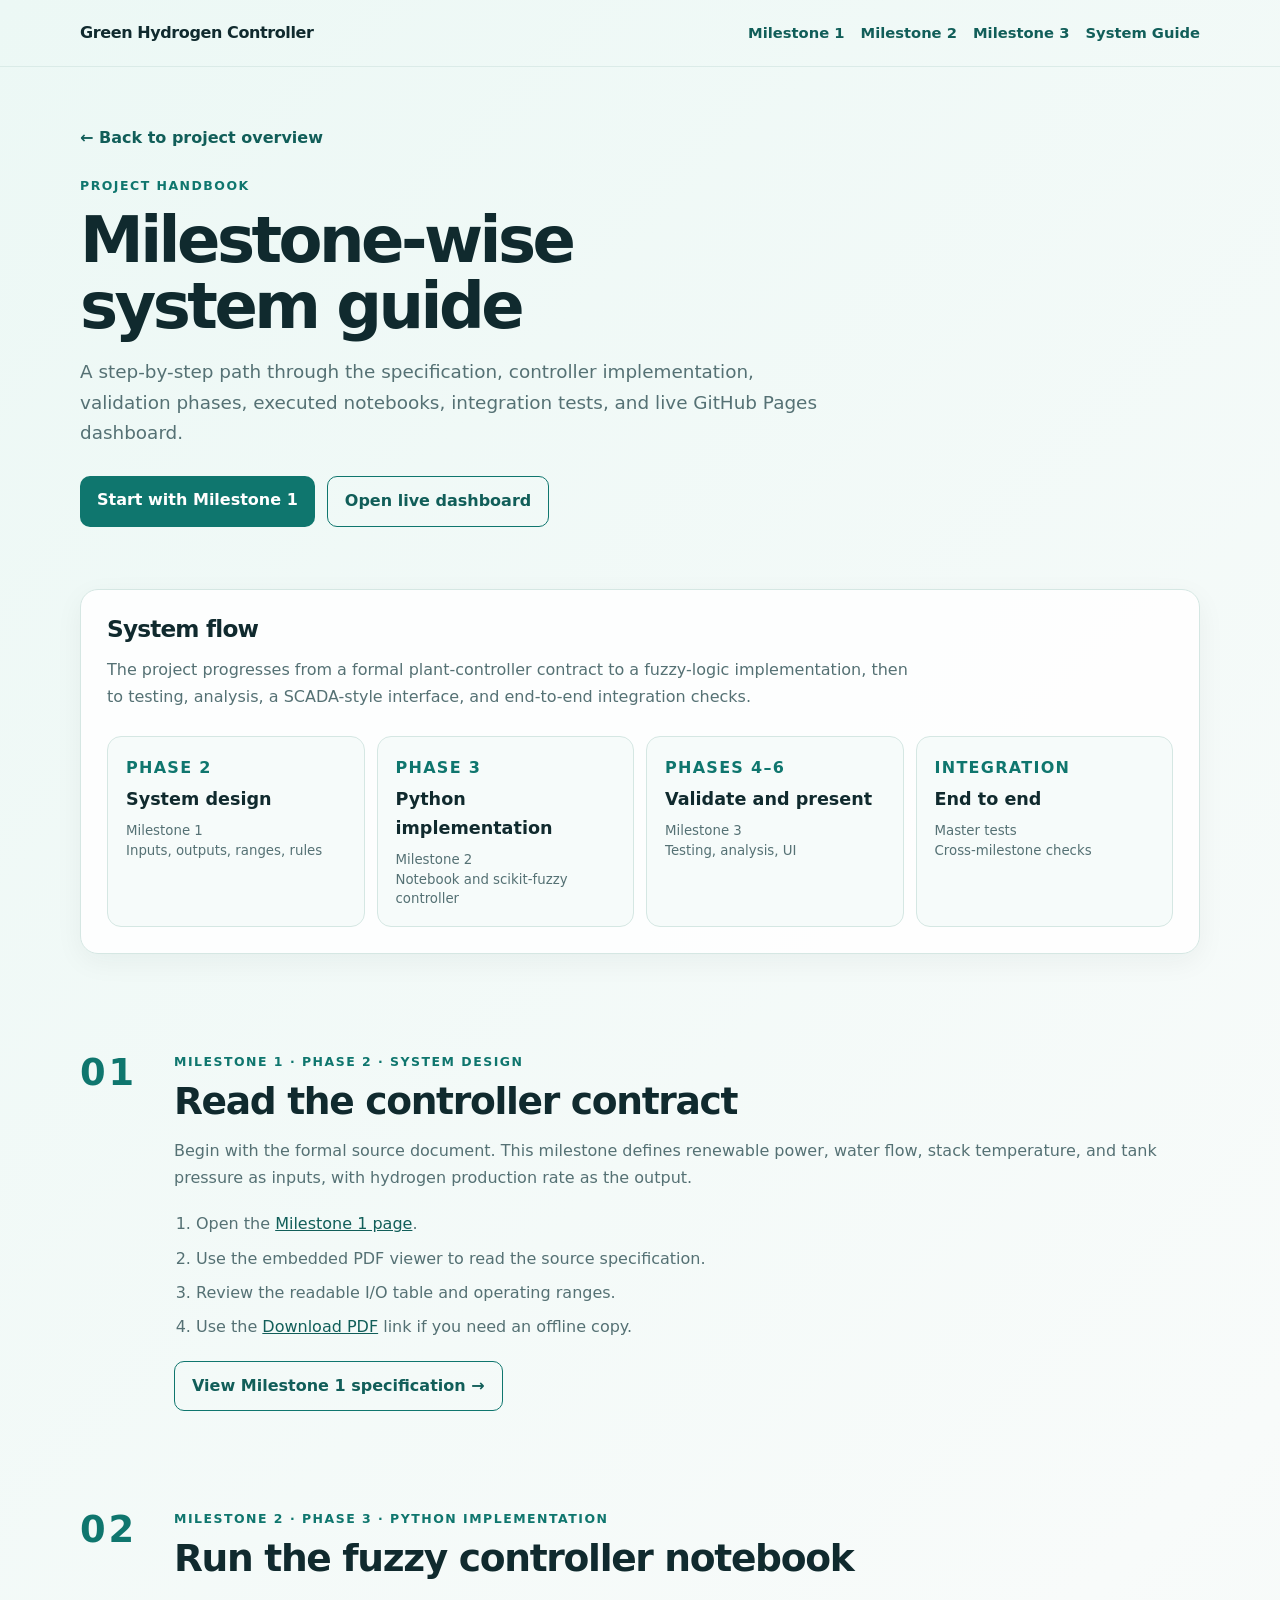
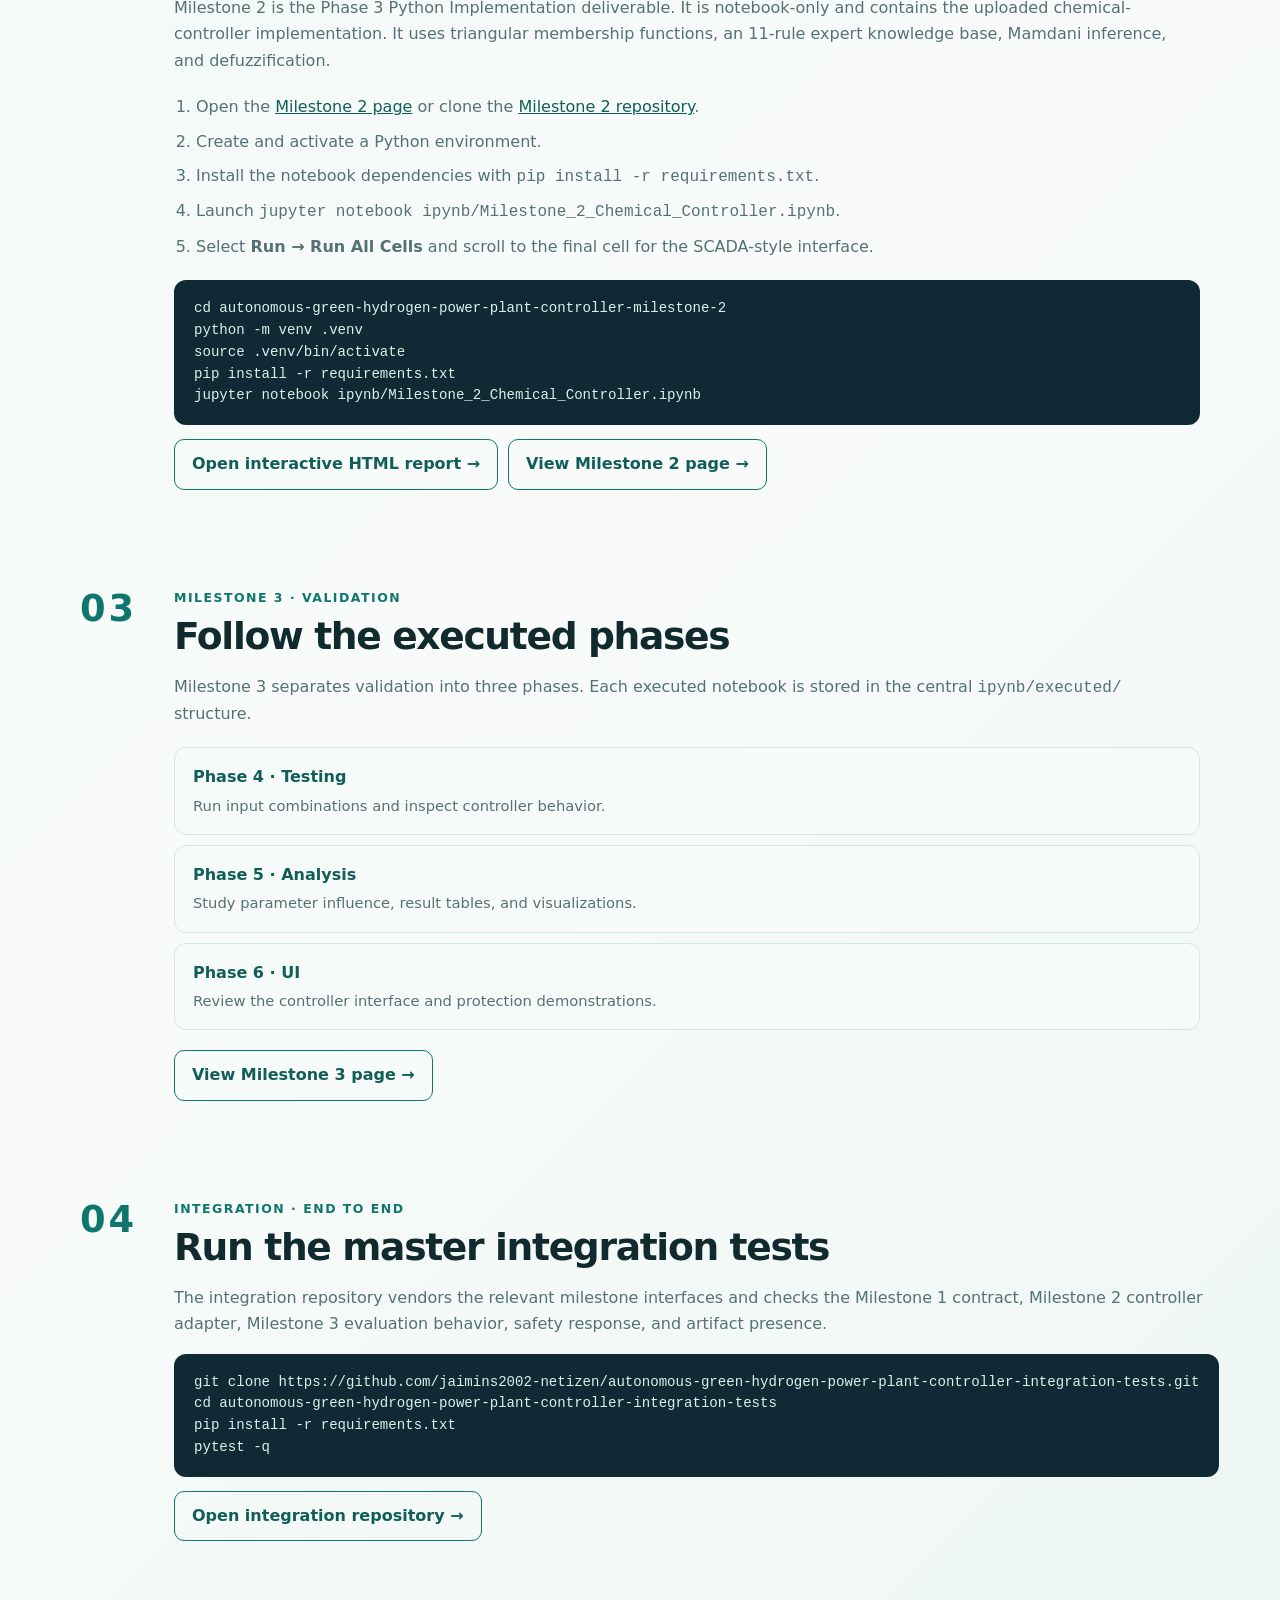
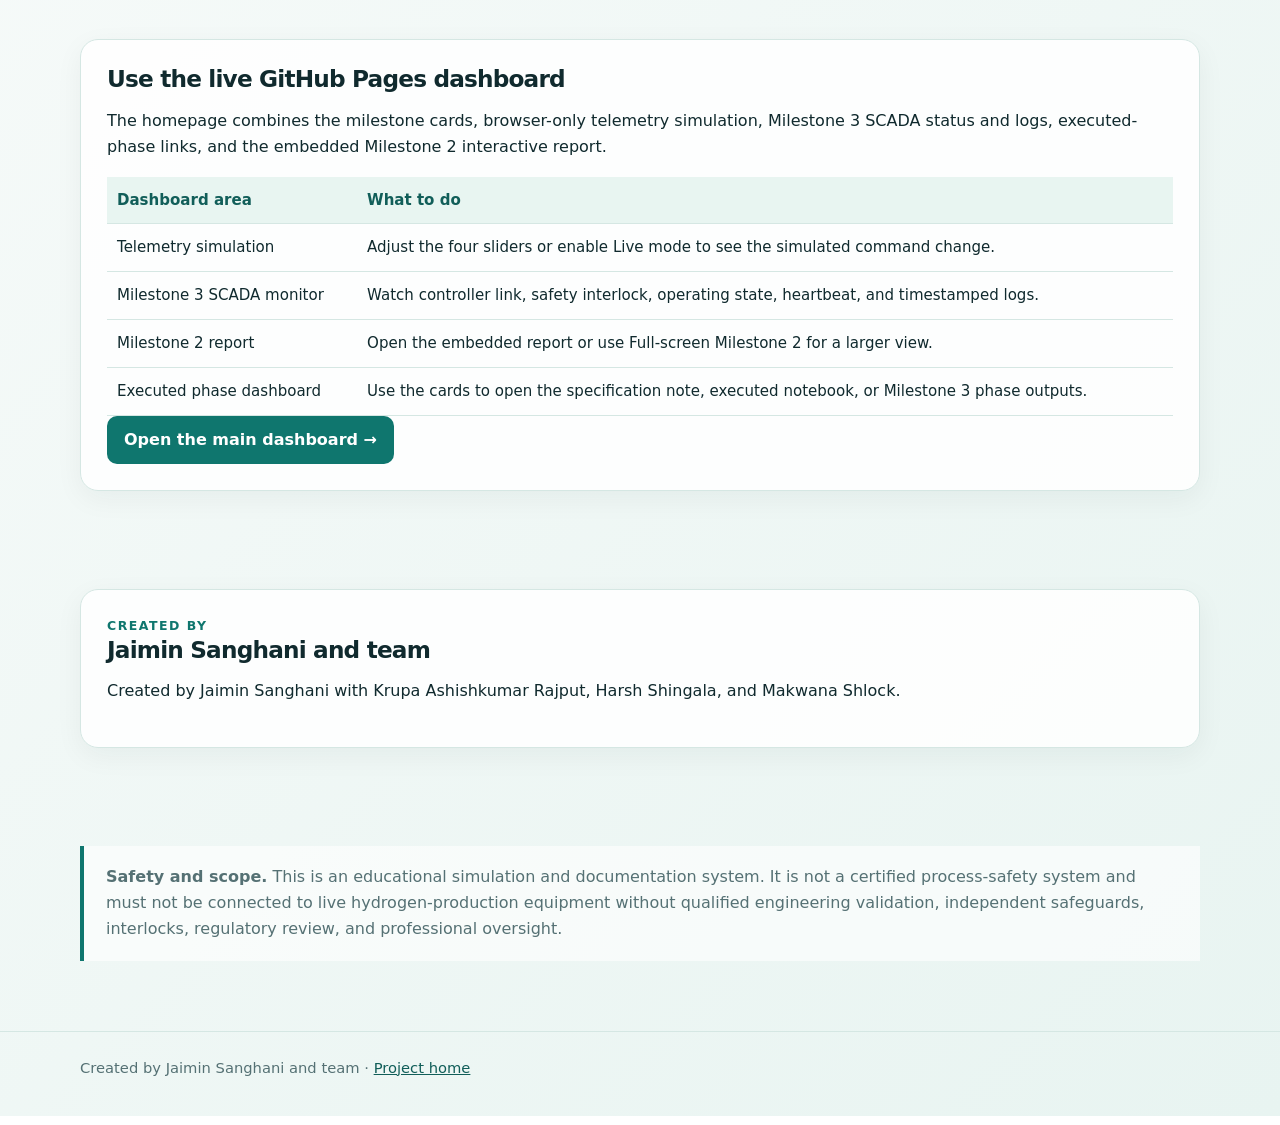
==== commit fe66fcc2: "Align website milestones with course phases" ====
--- a/guide/index.html
+++ b/guide/index.html
@@ -11,11 +11,11 @@
   <nav class="site-nav"><div class="wrap nav-inner"><a class="brand" href="../">Green Hydrogen Controller</a><div class="nav-links"><a href="../milestone1/">Milestone 1</a><a href="../milestone2/">Milestone 2</a><a href="../milestone3/">Milestone 3</a><a href="../guide/">System Guide</a></div></div></nav>
   <header class="wrap detail-hero"><a class="back" href="../">← Back to project overview</a><div class="eyebrow" style="margin-top:24px">Project handbook</div><h1>Milestone-wise<br>system guide</h1><p class="lead">A step-by-step path through the specification, controller implementation, validation phases, executed notebooks, integration tests, and live GitHub Pages dashboard.</p><div class="actions"><a class="button" href="../milestone1/">Start with Milestone 1</a><a class="button secondary" href="../">Open live dashboard</a></div></header>
   <main class="wrap">
-    <section class="section"><div class="panel guide-overview"><h2>System flow</h2><p>The project progresses from a formal plant-controller contract to a fuzzy-logic implementation, then to testing, analysis, a SCADA-style interface, and end-to-end integration checks.</p><div class="flow-table"><div><span>01</span><strong>Specify</strong><small>Milestone 1<br>Inputs, output, ranges</small></div><div><span>02</span><strong>Control</strong><small>Milestone 2<br>Mamdani fuzzy notebook</small></div><div><span>03</span><strong>Validate</strong><small>Milestone 3<br>Testing, analysis, UI</small></div><div><span>04</span><strong>Integrate</strong><small>Master tests<br>Cross-milestone checks</small></div></div></div></section>
+    <section class="section"><div class="panel guide-overview"><h2>System flow</h2><p>The project progresses from a formal plant-controller contract to a fuzzy-logic implementation, then to testing, analysis, a SCADA-style interface, and end-to-end integration checks.</p><div class="flow-table"><div><span>PHASE 2</span><strong>System design</strong><small>Milestone 1<br>Inputs, outputs, ranges, rules</small></div><div><span>PHASE 3</span><strong>Python implementation</strong><small>Milestone 2<br>Notebook and scikit-fuzzy controller</small></div><div><span>PHASES 4–6</span><strong>Validate and present</strong><small>Milestone 3<br>Testing, analysis, UI</small></div><div><span>INTEGRATION</span><strong>End to end</strong><small>Master tests<br>Cross-milestone checks</small></div></div></div></section>
 
-    <section class="section"><div class="guide-step"><div class="guide-index">01</div><div><div class="eyebrow">Milestone 1 · Specification</div><h2>Read the controller contract</h2><p>Begin with the formal source document. This milestone defines renewable power, water flow, stack temperature, and tank pressure as inputs, with hydrogen production rate as the output.</p><ol><li>Open the <a href="../milestone1/">Milestone 1 page</a>.</li><li>Use the embedded PDF viewer to read the source specification.</li><li>Review the readable I/O table and operating ranges.</li><li>Use the <a href="../milestone1/assets/Milestone_1_Source_Specification.pdf">Download PDF</a> link if you need an offline copy.</li></ol><a class="button secondary" href="../milestone1/">View Milestone 1 specification →</a></div></div></section>
+    <section class="section"><div class="guide-step"><div class="guide-index">01</div><div><div class="eyebrow">Milestone 1 · Phase 2 · System Design</div><h2>Read the controller contract</h2><p>Begin with the formal source document. This milestone defines renewable power, water flow, stack temperature, and tank pressure as inputs, with hydrogen production rate as the output.</p><ol><li>Open the <a href="../milestone1/">Milestone 1 page</a>.</li><li>Use the embedded PDF viewer to read the source specification.</li><li>Review the readable I/O table and operating ranges.</li><li>Use the <a href="../milestone1/assets/Milestone_1_Source_Specification.pdf">Download PDF</a> link if you need an offline copy.</li></ol><a class="button secondary" href="../milestone1/">View Milestone 1 specification →</a></div></div></section>
 
-    <section class="section"><div class="guide-step"><div class="guide-index">02</div><div><div class="eyebrow">Milestone 2 · Implementation</div><h2>Run the fuzzy controller notebook</h2><p>Milestone 2 is notebook-only and contains the uploaded chemical-controller implementation. It uses triangular membership functions, an 11-rule expert knowledge base, Mamdani inference, and defuzzification.</p><ol><li>Open the <a href="../milestone2/">Milestone 2 page</a> or clone the <a href="https://github.com/jaimins2002-netizen/autonomous-green-hydrogen-power-plant-controller-milestone-2">Milestone 2 repository</a>.</li><li>Create and activate a Python environment.</li><li>Install the notebook dependencies with <code>pip install -r requirements.txt</code>.</li><li>Launch <code>jupyter notebook ipynb/Milestone_2_Chemical_Controller.ipynb</code>.</li><li>Select <strong>Run → Run All Cells</strong> and scroll to the final cell for the SCADA-style interface.</li></ol><pre><code>cd autonomous-green-hydrogen-power-plant-controller-milestone-2
+    <section class="section"><div class="guide-step"><div class="guide-index">02</div><div><div class="eyebrow">Milestone 2 · Phase 3 · Python Implementation</div><h2>Run the fuzzy controller notebook</h2><p>Milestone 2 is the Phase 3 Python Implementation deliverable. It is notebook-only and contains the uploaded chemical-controller implementation. It uses triangular membership functions, an 11-rule expert knowledge base, Mamdani inference, and defuzzification.</p><ol><li>Open the <a href="../milestone2/">Milestone 2 page</a> or clone the <a href="https://github.com/jaimins2002-netizen/autonomous-green-hydrogen-power-plant-controller-milestone-2">Milestone 2 repository</a>.</li><li>Create and activate a Python environment.</li><li>Install the notebook dependencies with <code>pip install -r requirements.txt</code>.</li><li>Launch <code>jupyter notebook ipynb/Milestone_2_Chemical_Controller.ipynb</code>.</li><li>Select <strong>Run → Run All Cells</strong> and scroll to the final cell for the SCADA-style interface.</li></ol><pre><code>cd autonomous-green-hydrogen-power-plant-controller-milestone-2
 python -m venv .venv
 source .venv/bin/activate
 pip install -r requirements.txt
--- a/styles.css
+++ b/styles.css
@@ -111,6 +111,31 @@
 #milestone2-report-frame:fullscreen{width:100vw;height:100vh;border-radius:0;background:#fff}
 @media (max-width:560px){.report-actions{justify-content:flex-start;width:100%}}
 
+/* Milestone 3 phase-wise notebook dashboard */
+.phase-dashboard{background:rgba(255,255,255,.82);border:1px solid var(--line);border-radius:22px;padding:28px;box-shadow:0 10px 32px rgba(16,42,46,.07)}
+.phase-dashboard-intro{display:flex;align-items:flex-end;justify-content:space-between;gap:24px;margin-bottom:24px}
+.phase-dashboard-intro h2{margin:7px 0 8px}
+.phase-dashboard-intro p{margin:0;max-width:720px;color:var(--muted)}
+.phase-nav{display:flex;flex-wrap:wrap;gap:10px;margin:0 0 24px}
+.phase-nav a{padding:9px 13px;border:1px solid var(--line);border-radius:999px;background:var(--paper);font-size:.86rem;font-weight:800;text-decoration:none}
+.phase-nav a:hover{border-color:var(--accent);background:var(--mint)}
+.phase-stack{display:grid;gap:18px}
+.phase-panel{border:1px solid var(--line);border-radius:18px;background:var(--paper);overflow:hidden}
+.phase-panel-header{display:flex;align-items:flex-start;justify-content:space-between;gap:20px;padding:24px 24px 8px}
+.phase-panel-header h3{margin:7px 0 8px;font-size:1.45rem}
+.phase-panel-header p{margin:0;color:var(--muted);max-width:710px}
+.phase-badge{color:var(--accent);font-size:.76rem;font-weight:850;letter-spacing:.12em}
+.phase-status{padding:6px 10px;border-radius:999px;background:var(--mint);color:var(--accent-dark);font-size:.75rem;font-weight:800;white-space:nowrap}
+.phase-meta{display:flex;flex-wrap:wrap;gap:6px;padding:0 24px 12px}
+.phase-links{display:flex;flex-wrap:wrap;gap:10px;padding:0 24px 20px}
+.phase-links .button{font-size:.88rem;padding:9px 13px}
+.phase-report{border-top:1px solid var(--line);background:#102a35}
+.phase-report summary{cursor:pointer;padding:14px 24px;color:#b9d1d0;font-weight:800;list-style-position:inside}
+.phase-report summary:hover{color:#fff}
+.phase-report-frame{display:block;width:calc(100% - 32px);height:700px;margin:0 16px 16px;border:0;border-radius:12px;background:#fff}
+@media(max-width:820px){.phase-dashboard-intro,.phase-panel-header{align-items:flex-start;flex-direction:column}.phase-report-frame{height:600px}}
+@media(max-width:560px){.phase-dashboard{padding:16px}.phase-panel-header{padding:20px 18px 8px}.phase-meta,.phase-links{padding-left:18px;padding-right:18px}.phase-report-frame{width:calc(100% - 20px);height:520px;margin-left:10px;margin-right:10px}.phase-report summary{padding-left:18px;padding-right:18px}}
+
 /* Milestone 3 SCADA monitor */
 .scada-shell{background:#102a35;border-radius:22px;padding:28px;color:#eef8f6;box-shadow:0 18px 40px rgba(16,42,53,.18)}
 .scada-heading{display:flex;align-items:center;justify-content:space-between;gap:24px;margin-bottom:24px}
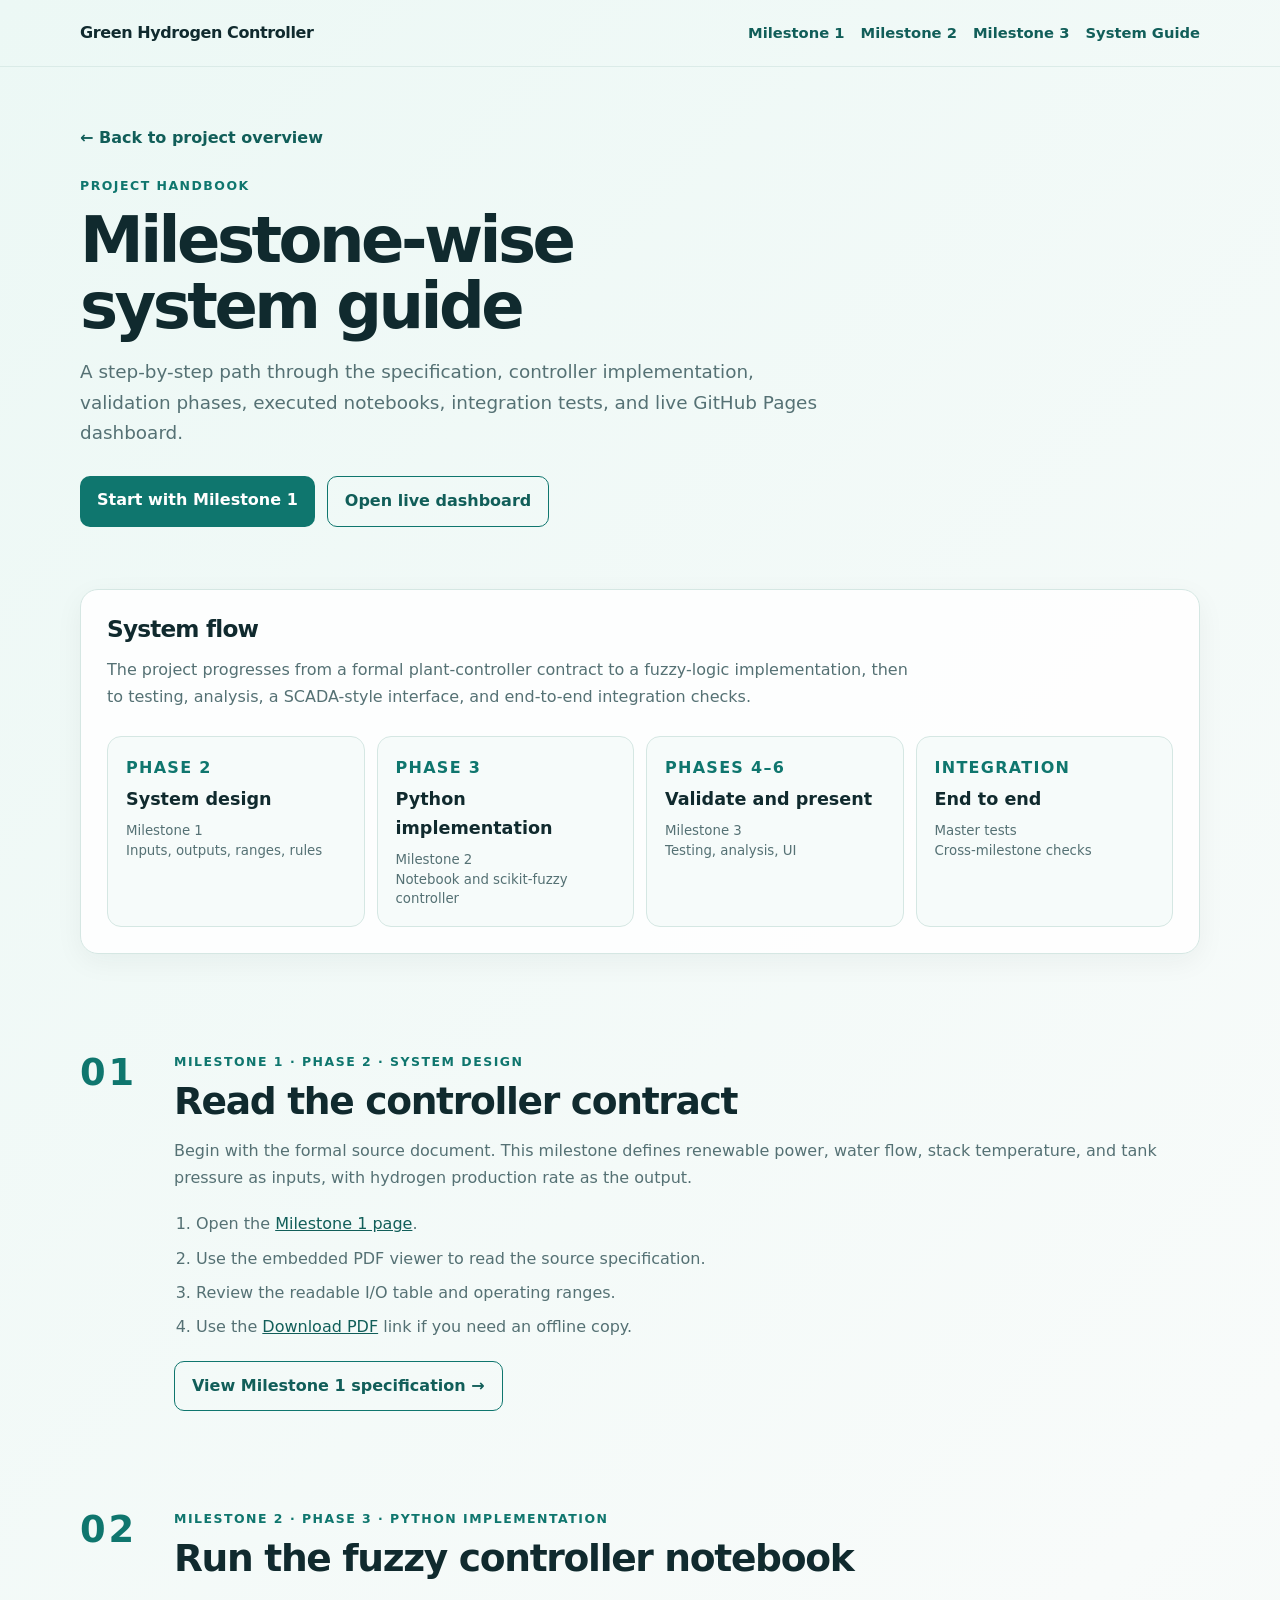
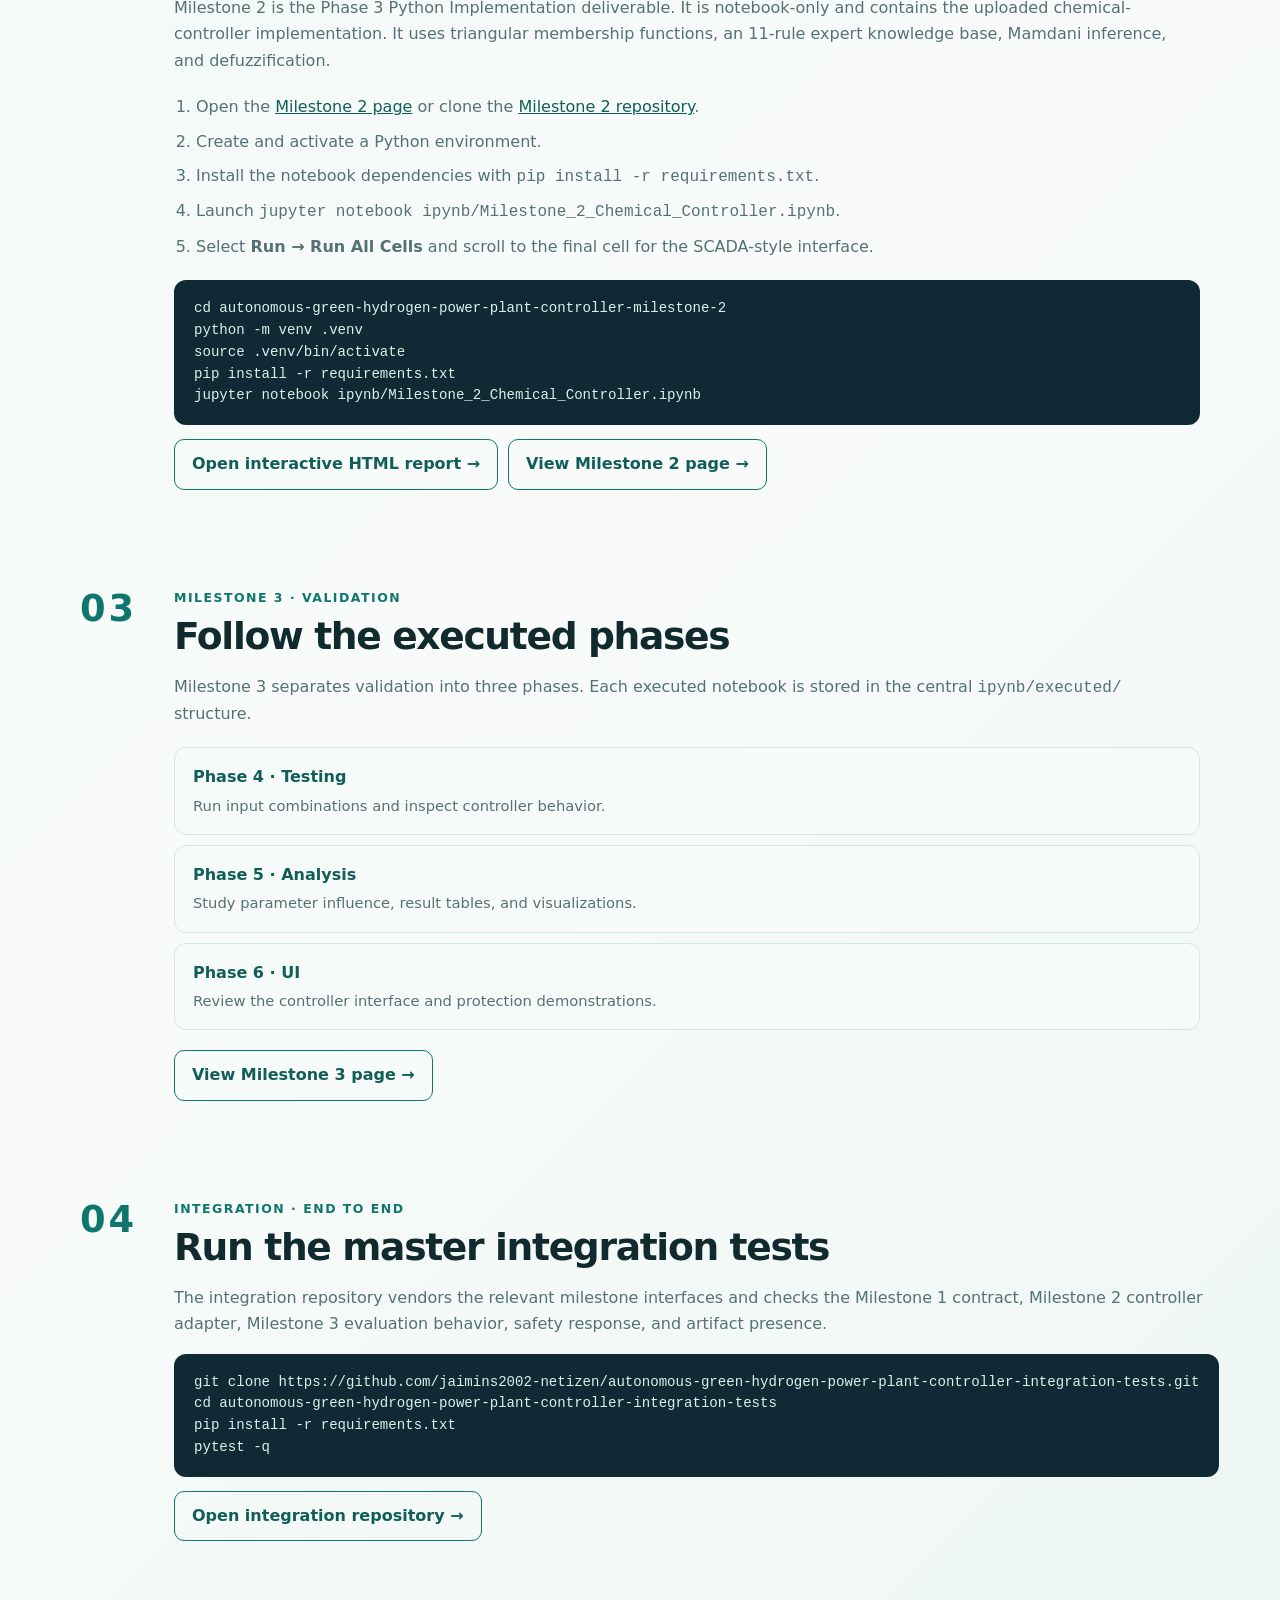
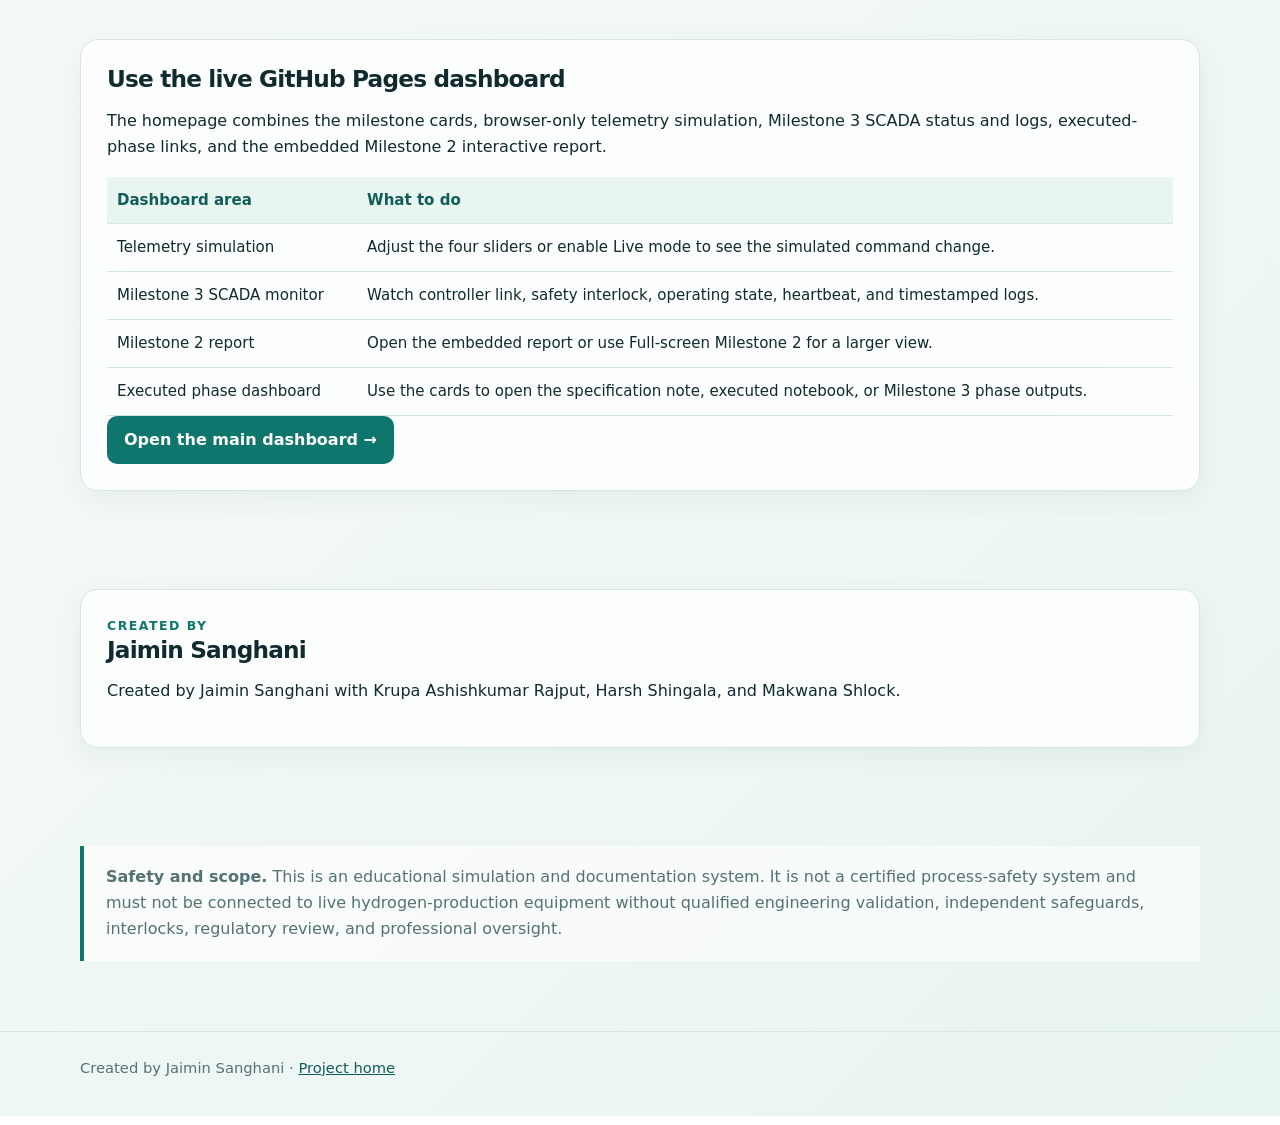
==== commit b4459450: "Remove team wording from page credits" ====
--- a/guide/index.html
+++ b/guide/index.html
@@ -31,10 +31,10 @@
     <section class="section"><div class="panel"><h2>Use the live GitHub Pages dashboard</h2><p>The homepage combines the milestone cards, browser-only telemetry simulation, Milestone 3 SCADA status and logs, executed-phase links, and the embedded Milestone 2 interactive report.</p><div class="table-wrap"><table><thead><tr><th>Dashboard area</th><th>What to do</th></tr></thead><tbody><tr><td>Telemetry simulation</td><td>Adjust the four sliders or enable Live mode to see the simulated command change.</td></tr><tr><td>Milestone 3 SCADA monitor</td><td>Watch controller link, safety interlock, operating state, heartbeat, and timestamped logs.</td></tr><tr><td>Milestone 2 report</td><td>Open the embedded report or use Full-screen Milestone 2 for a larger view.</td></tr><tr><td>Executed phase dashboard</td><td>Use the cards to open the specification note, executed notebook, or Milestone 3 phase outputs.</td></tr></tbody></table></div><a class="button" href="../">Open the main dashboard →</a></div></section>
 
 
-    <section class="section"><div class="panel"><div class="eyebrow">Created by</div><h2>Jaimin Sanghani and team</h2><p>Created by Jaimin Sanghani with Krupa Ashishkumar Rajput, Harsh Shingala, and Makwana Shlock.</p></div></section>
+    <section class="section"><div class="panel"><div class="eyebrow">Created by</div><h2>Jaimin Sanghani</h2><p>Created by Jaimin Sanghani with Krupa Ashishkumar Rajput, Harsh Shingala, and Makwana Shlock.</p></div></section>
 
     <section class="section"><div class="note"><strong>Safety and scope.</strong> This is an educational simulation and documentation system. It is not a certified process-safety system and must not be connected to live hydrogen-production equipment without qualified engineering validation, independent safeguards, interlocks, regulatory review, and professional oversight.</div></section>
   </main>
-  <footer><div class="wrap">Created by Jaimin Sanghani and team · <a href="../">Project home</a></div></footer>
+  <footer><div class="wrap">Created by Jaimin Sanghani · <a href="../">Project home</a></div></footer>
 </body>
 </html>
--- a/styles.css
+++ b/styles.css
@@ -136,6 +136,28 @@
 @media(max-width:820px){.phase-dashboard-intro,.phase-panel-header{align-items:flex-start;flex-direction:column}.phase-report-frame{height:600px}}
 @media(max-width:560px){.phase-dashboard{padding:16px}.phase-panel-header{padding:20px 18px 8px}.phase-meta,.phase-links{padding-left:18px;padding-right:18px}.phase-report-frame{width:calc(100% - 20px);height:520px;margin-left:10px;margin-right:10px}.phase-report summary{padding-left:18px;padding-right:18px}}
 
+/* Phase 6 live browser controller */
+.live-controller{margin-top:18px;border:1px solid rgba(185,225,218,.16);border-radius:16px;background:#102a35;color:#eef8f6;padding:22px}
+.live-controller-heading{display:flex;align-items:flex-start;justify-content:space-between;gap:18px;margin-bottom:18px}
+.live-controller-heading h4{margin:5px 0 7px;color:#fff;font-size:1.2rem}
+.live-controller-heading p{margin:0;color:#b9d1d0;max-width:650px;font-size:.9rem}
+.live-controller-grid{display:grid;grid-template-columns:1.1fr .9fr;gap:18px}
+.live-controller-controls{display:grid;grid-template-columns:1fr 1fr;gap:12px}
+.live-control{padding:13px;border:1px solid rgba(185,225,218,.16);border-radius:12px;background:rgba(4,20,28,.34)}
+.live-control label{display:flex;justify-content:space-between;gap:8px;color:#d8ebe8;font-size:.82rem;font-weight:750}
+.live-control output{color:#a8e5d6;font-variant-numeric:tabular-nums;white-space:nowrap}
+.live-control input{display:block;width:100%;margin-top:13px;accent-color:#78e7a4}
+.live-run{margin-top:12px;border:0;cursor:pointer;font:inherit}
+.live-controller-result{padding:18px;border-radius:13px;background:linear-gradient(145deg,#123d3b,#0f5c55)}
+.live-result-label{display:block;color:#a7d6cd;font-size:.72rem;text-transform:uppercase;letter-spacing:.1em;font-weight:800}
+.live-controller-result strong{display:block;margin:8px 0 11px;color:#fff;font-size:2.65rem;letter-spacing:-.05em;line-height:1}
+.live-controller-result strong small{font-size:.9rem;color:#b8e2da;letter-spacing:0}
+.live-run-state{display:block;color:#d8ebe8;font-size:.86rem;font-weight:800}
+.live-run-meta{display:block;margin-top:12px;color:#b8e2da;font-size:.76rem}
+.live-code-log{margin-top:12px;padding:11px 13px;border-radius:10px;background:rgba(4,20,28,.34);color:#b8e2da;font: .76rem/1.5 "SFMono-Regular",Consolas,monospace;min-height:42px}
+@media(max-width:820px){.live-controller-grid{grid-template-columns:1fr}}
+@media(max-width:560px){.live-controller{padding:16px}.live-controller-controls{grid-template-columns:1fr}.live-controller-result strong{font-size:2.3rem}}
+
 /* Milestone 3 SCADA monitor */
 .scada-shell{background:#102a35;border-radius:22px;padding:28px;color:#eef8f6;box-shadow:0 18px 40px rgba(16,42,53,.18)}
 .scada-heading{display:flex;align-items:center;justify-content:space-between;gap:24px;margin-bottom:24px}
